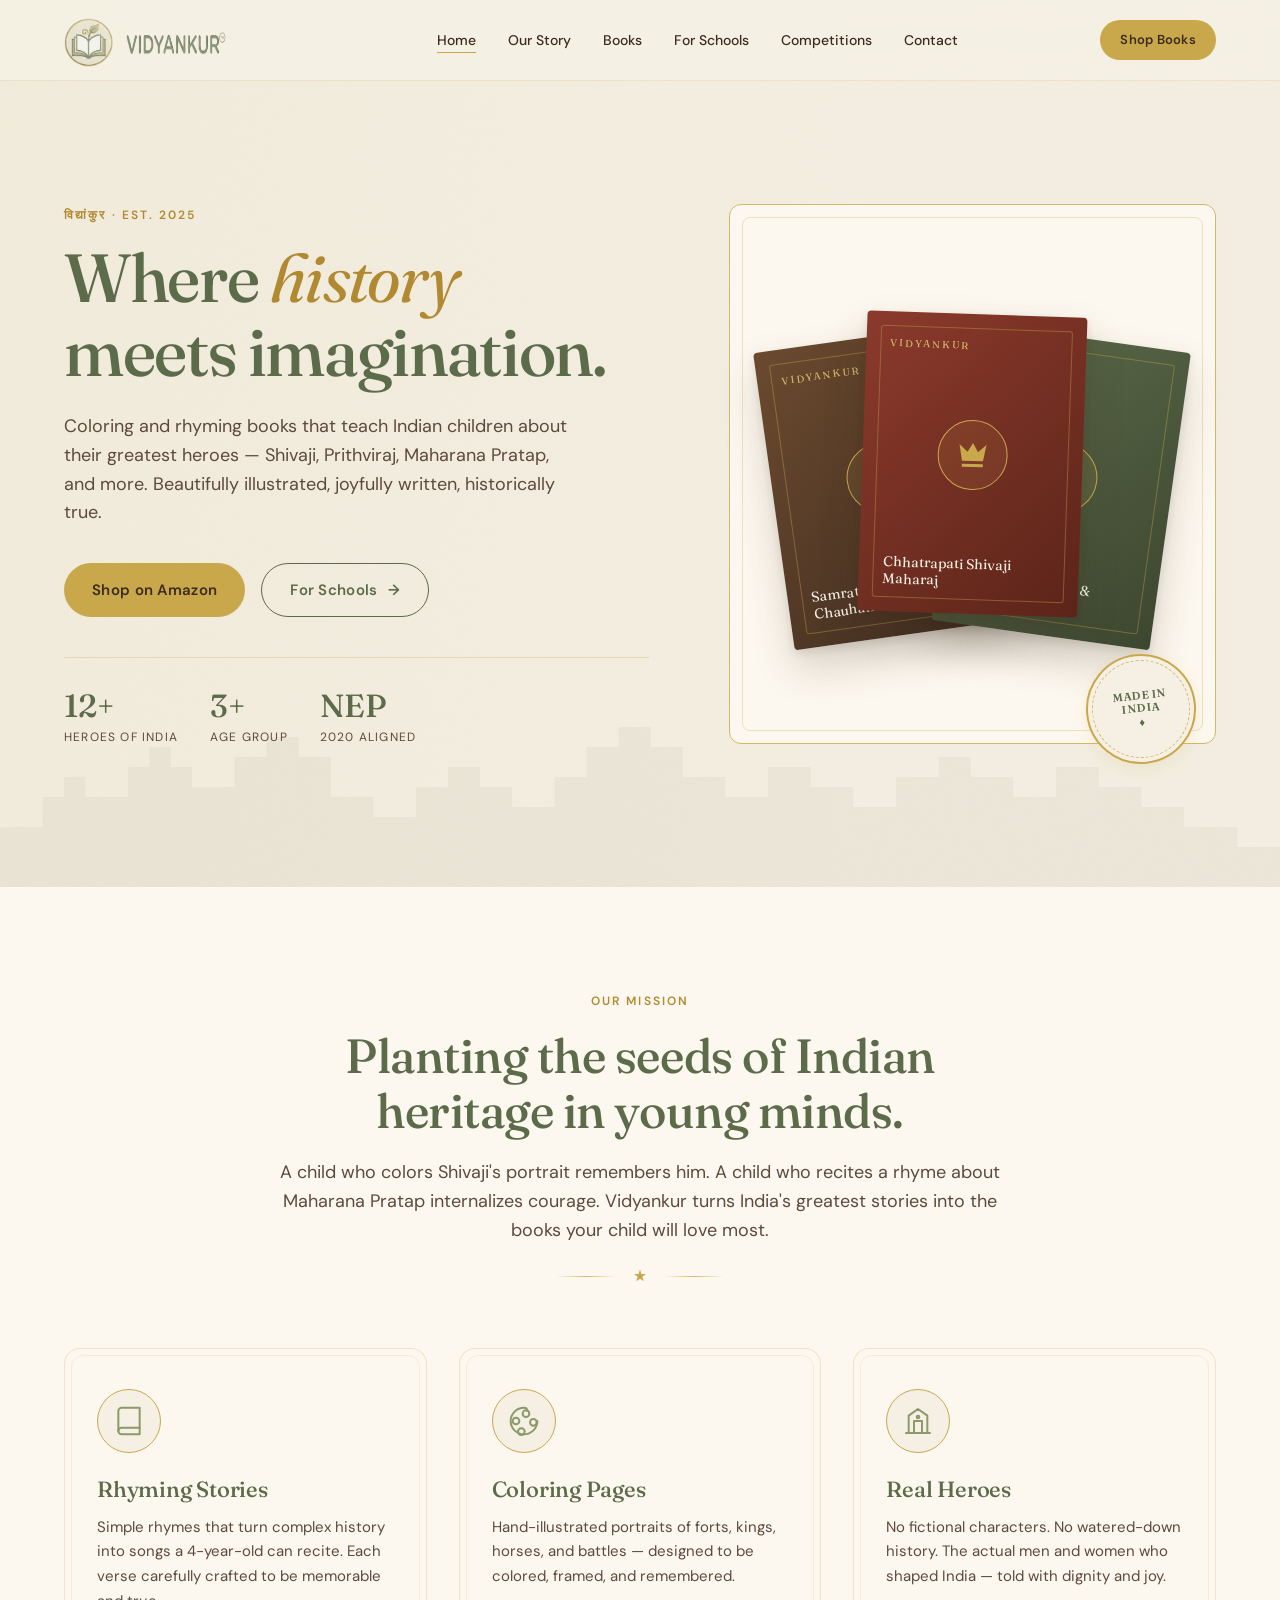
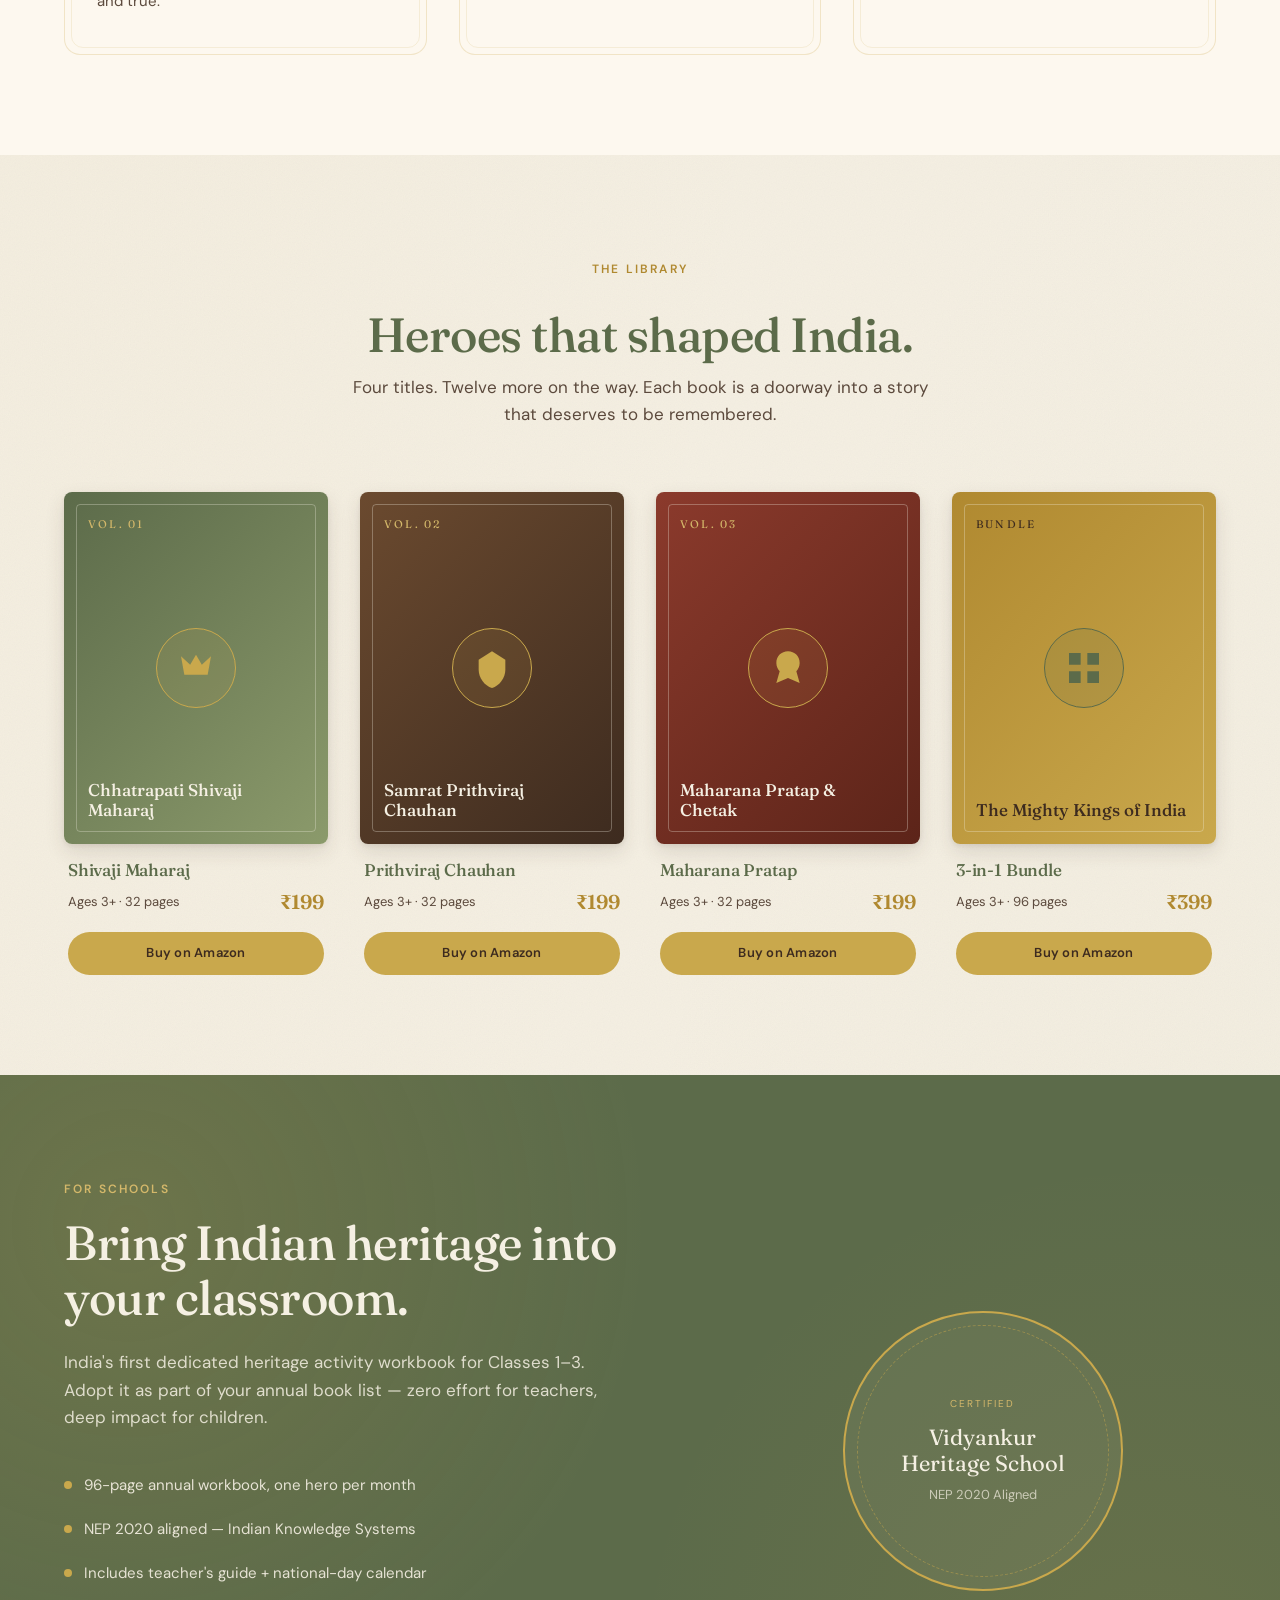
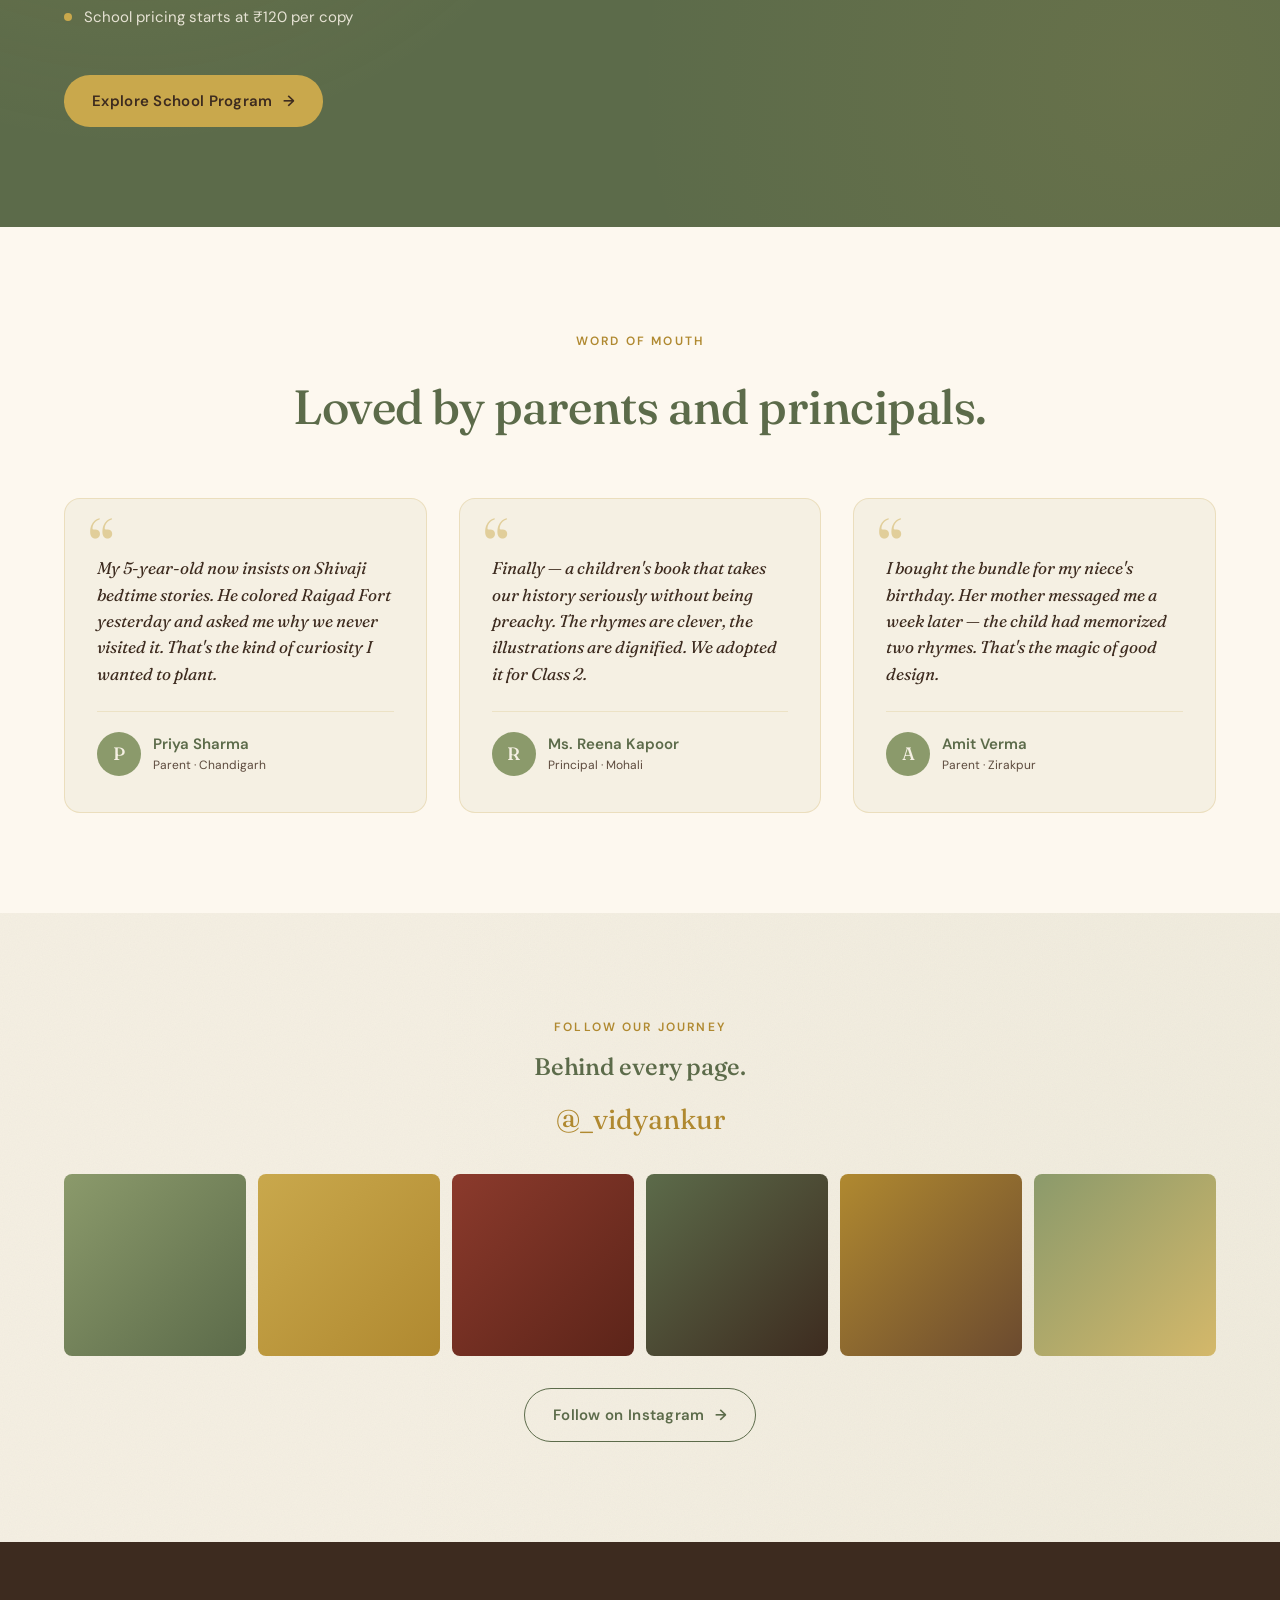
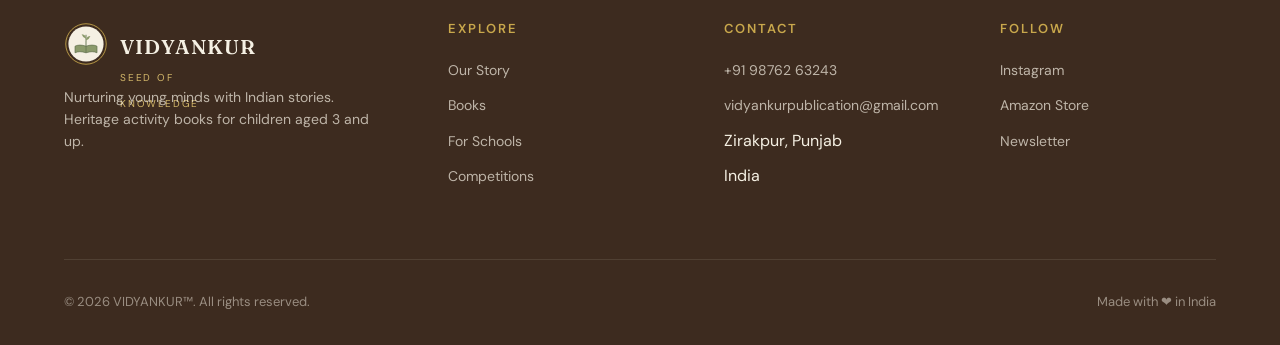
==== index.html @ 8cda46ad "Created the basic static website of vidyankur with the overview about the brand" ====
<!DOCTYPE html>
<html lang="en">
<head>
  <meta charset="UTF-8">
  <meta name="viewport" content="width=device-width, initial-scale=1.0">
  <title>Vidyankur — Nurturing Young Minds with Indian Stories</title>
  <meta name="description" content="Coloring and rhyming books that teach Indian children about their greatest heroes. NEP 2020 aligned heritage activity books for schools.">
  <meta property="og:title" content="Vidyankur — Seed of Knowledge">
  <meta property="og:description" content="Where history meets imagination. Heritage activity books for children aged 3+.">
  <meta property="og:type" content="website">

  <link rel="stylesheet" href="css/style.css">
  <link rel="icon" type="image/png" href="assets/icon.png">
</head>
<body>

  <!-- ========== NAVBAR ========== -->
  <nav class="nav">
    <div class="nav-inner">
        <span class="nav-logo-mark">
          <a href="index.html" class="nav-logo">
            <img src="assets/icon.png" alt="Vidyankur Icon" class="nav-logo-icon">
            <img src="assets/text.png" alt="Vidyankur Text" class="nav-logo-text">
        </span>
        <span class="nav-logo-mark">            
        </span>
      </a>

      <ul class="nav-links" id="navLinks">
        <li><a href="index.html" class="active">Home</a></li>
        <li><a href="our-story.html">Our Story</a></li>
        <li><a href="books.html">Books</a></li>
        <li><a href="schools.html">For Schools</a></li>
        <li><a href="competitions.html">Competitions</a></li>
        <li><a href="contact.html">Contact</a></li>
      </ul>

      <div class="nav-cta">
        <a href="#books" class="btn btn-primary">Shop Books</a>
      </div>

      <button class="nav-toggle" id="navToggle" aria-label="Open menu">
        <span></span><span></span><span></span>
      </button>
    </div>
  </nav>

  <!-- ========== HERO ========== -->
  <section class="hero">
    <div class="container">
      <div class="hero-grid">
        <div class="hero-text">
          <span class="eyebrow">विद्यांकुर · Est. 2025</span>
          <h1 class="hero-headline">
            Where <em>history</em><br>meets imagination.
          </h1>
          <p class="hero-sub">
            Coloring and rhyming books that teach Indian children about their greatest heroes —
            Shivaji, Prithviraj, Maharana Pratap, and more. Beautifully illustrated, joyfully written,
            historically true.
          </p>
          <div class="hero-ctas">
            <a href="#books" class="btn btn-primary">Shop on Amazon</a>
            <a href="schools.html" class="btn btn-ghost btn-arrow">For Schools</a>
          </div>

          <div class="hero-meta">
            <div class="hero-meta-item">
              <span class="hero-meta-num">12+</span>
              <span class="hero-meta-label">Heroes of India</span>
            </div>
            <div class="hero-meta-item">
              <span class="hero-meta-num">3+</span>
              <span class="hero-meta-label">Age Group</span>
            </div>
            <div class="hero-meta-item">
              <span class="hero-meta-num">NEP</span>
              <span class="hero-meta-label">2020 Aligned</span>
            </div>
          </div>
        </div>

        <div class="hero-visual" aria-hidden="true">
          <div class="hero-frame"></div>

          <div class="hero-book hero-book-1" style="background: linear-gradient(135deg, #6B4A2F, #3D2B1F);">
            <div style="position:absolute; inset:14px; border:1px solid rgba(201,168,76,0.4); border-radius:3px;"></div>
            <div style="padding:24px; color:#F5F0E3; display:flex; flex-direction:column; height:100%; justify-content:space-between; position:relative; z-index:1;">
              <span style="font-family:var(--font-display); font-size:10px; letter-spacing:0.2em; color:#D4B86A;">VIDYANKUR</span>
              <div style="display:flex; align-items:center; justify-content:center; flex:1;">
                <div style="width:70px; height:70px; border:1.5px solid #C9A84C; border-radius:50%; display:flex; align-items:center; justify-content:center; background:rgba(201,168,76,0.1);">
                  <svg width="36" height="36" viewBox="0 0 24 24" fill="#C9A84C"><path d="M12 2L4 7v6c0 5 3.5 9.5 8 11 4.5-1.5 8-6 8-11V7l-8-5z"/></svg>
                </div>
              </div>
              <span style="font-family:var(--font-display); font-size:14px; line-height:1.2;">Samrat Prithviraj Chauhan</span>
            </div>
          </div>

          <div class="hero-book hero-book-2" style="background: linear-gradient(135deg, #8B3A2C, #5C2419);">
            <div style="position:absolute; inset:14px; border:1px solid rgba(201,168,76,0.4); border-radius:3px;"></div>
            <div style="padding:24px; color:#F5F0E3; display:flex; flex-direction:column; height:100%; justify-content:space-between; position:relative; z-index:1;">
              <span style="font-family:var(--font-display); font-size:10px; letter-spacing:0.2em; color:#D4B86A;">VIDYANKUR</span>
              <div style="display:flex; align-items:center; justify-content:center; flex:1;">
                <div style="width:70px; height:70px; border:1.5px solid #C9A84C; border-radius:50%; display:flex; align-items:center; justify-content:center; background:rgba(201,168,76,0.1);">
                  <svg width="36" height="36" viewBox="0 0 24 24" fill="#C9A84C"><path d="M5 16L3 5l5.5 5L12 4l3.5 6L21 5l-2 11H5zm0 2h14v2H5v-2z"/></svg>
                </div>
              </div>
              <span style="font-family:var(--font-display); font-size:14px; line-height:1.2;">Chhatrapati Shivaji Maharaj</span>
            </div>
          </div>

          <div class="hero-book hero-book-3" style="background: linear-gradient(135deg, #5C6B4A, #3D4730);">
            <div style="position:absolute; inset:14px; border:1px solid rgba(201,168,76,0.4); border-radius:3px;"></div>
            <div style="padding:24px; color:#F5F0E3; display:flex; flex-direction:column; height:100%; justify-content:space-between; position:relative; z-index:1;">
              <span style="font-family:var(--font-display); font-size:10px; letter-spacing:0.2em; color:#D4B86A;">VIDYANKUR</span>
              <div style="display:flex; align-items:center; justify-content:center; flex:1;">
                <div style="width:70px; height:70px; border:1.5px solid #C9A84C; border-radius:50%; display:flex; align-items:center; justify-content:center; background:rgba(201,168,76,0.1);">
                  <svg width="36" height="36" viewBox="0 0 24 24" fill="#C9A84C"><path d="M12 2C8 2 5 5 5 9c0 2 1 4 2 5l-2 7 7-3 7 3-2-7c1-1 2-3 2-5 0-4-3-7-7-7z"/></svg>
                </div>
              </div>
              <span style="font-family:var(--font-display); font-size:14px; line-height:1.2;">Maharana Pratap &amp; Chetak</span>
            </div>
          </div>

          <div class="hero-stamp">
            <div class="stamp">
              <span class="stamp-text">Made in<br>India<br>♦</span>
            </div>
          </div>
        </div>
      </div>
    </div>
  </section>

  <!-- ========== MISSION / VALUE PROPS ========== -->
  <section class="section-ivory">
    <div class="container">
      <div class="mission-intro reveal">
        <span class="eyebrow">Our Mission</span>
        <h2>Planting the seeds of Indian heritage in young minds.</h2>
        <p>
          A child who colors Shivaji's portrait remembers him. A child who recites a rhyme about Maharana Pratap
          internalizes courage. Vidyankur turns India's greatest stories into the books your child will love most.
        </p>
        <div class="ornament" aria-hidden="true">
          <svg class="ornament-icon" viewBox="0 0 24 24"><path d="M12 2l2 7h7l-5.5 4 2 7-5.5-4-5.5 4 2-7L3 9h7z"/></svg>
        </div>
      </div>

      <div class="value-grid">
        <div class="value-card reveal">
          <div class="value-icon">
            <svg viewBox="0 0 24 24" fill="none" stroke="currentColor" stroke-width="1.5" stroke-linecap="round" stroke-linejoin="round">
              <path d="M4 19.5A2.5 2.5 0 0 1 6.5 17H20"/>
              <path d="M6.5 2H20v20H6.5A2.5 2.5 0 0 1 4 19.5v-15A2.5 2.5 0 0 1 6.5 2z"/>
            </svg>
          </div>
          <h3>Rhyming Stories</h3>
          <p>Simple rhymes that turn complex history into songs a 4-year-old can recite. Each verse carefully crafted to be memorable and true.</p>
        </div>

        <div class="value-card reveal">
          <div class="value-icon">
            <svg viewBox="0 0 24 24" fill="none" stroke="currentColor" stroke-width="1.5" stroke-linecap="round" stroke-linejoin="round">
              <circle cx="13.5" cy="6.5" r="2.5"/>
              <circle cx="19" cy="13" r="2.5"/>
              <circle cx="6" cy="12" r="2.5"/>
              <circle cx="10" cy="20" r="2.5"/>
              <path d="M22 12c0 5.5-4.5 10-10 10S2 17.5 2 12 6.5 2 12 2c1.5 0 2.5 1 2.5 2.5"/>
            </svg>
          </div>
          <h3>Coloring Pages</h3>
          <p>Hand-illustrated portraits of forts, kings, horses, and battles — designed to be colored, framed, and remembered.</p>
        </div>

        <div class="value-card reveal">
          <div class="value-icon">
            <svg viewBox="0 0 24 24" fill="none" stroke="currentColor" stroke-width="1.5" stroke-linecap="round" stroke-linejoin="round">
              <path d="M3 21h18M5 21V8l7-5 7 5v13M9 21V12h6v9"/>
              <circle cx="12" cy="9" r="1"/>
            </svg>
          </div>
          <h3>Real Heroes</h3>
          <p>No fictional characters. No watered-down history. The actual men and women who shaped India — told with dignity and joy.</p>
        </div>
      </div>
    </div>
  </section>

  <!-- ========== BOOKS ========== -->
  <section id="books">
    <div class="container">
      <div class="section-header reveal">
        <span class="eyebrow">The Library</span>
        <h2>Heroes that shaped India.</h2>
        <p>Four titles. Twelve more on the way. Each book is a doorway into a story that deserves to be remembered.</p>
      </div>

      <div class="books-grid">
        <div class="book-card reveal">
          <div class="book-cover">
            <span class="book-cover-meta">Vol. 01</span>
            <div class="book-cover-decor">
              <svg viewBox="0 0 24 24"><path d="M5 16L3 5l5.5 5L12 4l3.5 6L21 5l-2 11H5z"/></svg>
            </div>
            <span class="book-cover-title">Chhatrapati Shivaji Maharaj</span>
          </div>
          <div class="book-info">
            <h3>Shivaji Maharaj</h3>
            <div class="book-meta">
              <span>Ages 3+ · 32 pages</span>
              <span class="book-price">₹199</span>
            </div>
            <a href="#" class="btn btn-primary">Buy on Amazon</a>
          </div>
        </div>

        <div class="book-card reveal">
          <div class="book-cover">
            <span class="book-cover-meta">Vol. 02</span>
            <div class="book-cover-decor">
              <svg viewBox="0 0 24 24"><path d="M12 2L4 7v6c0 5 3.5 9.5 8 11 4.5-1.5 8-6 8-11V7l-8-5z"/></svg>
            </div>
            <span class="book-cover-title">Samrat Prithviraj Chauhan</span>
          </div>
          <div class="book-info">
            <h3>Prithviraj Chauhan</h3>
            <div class="book-meta">
              <span>Ages 3+ · 32 pages</span>
              <span class="book-price">₹199</span>
            </div>
            <a href="#" class="btn btn-primary">Buy on Amazon</a>
          </div>
        </div>

        <div class="book-card reveal">
          <div class="book-cover">
            <span class="book-cover-meta">Vol. 03</span>
            <div class="book-cover-decor">
              <svg viewBox="0 0 24 24"><path d="M12 2C8 2 5 5 5 9c0 2 1 4 2 5l-2 7 7-3 7 3-2-7c1-1 2-3 2-5 0-4-3-7-7-7z"/></svg>
            </div>
            <span class="book-cover-title">Maharana Pratap &amp; Chetak</span>
          </div>
          <div class="book-info">
            <h3>Maharana Pratap</h3>
            <div class="book-meta">
              <span>Ages 3+ · 32 pages</span>
              <span class="book-price">₹199</span>
            </div>
            <a href="#" class="btn btn-primary">Buy on Amazon</a>
          </div>
        </div>

        <div class="book-card reveal">
          <div class="book-cover">
            <span class="book-cover-meta">Bundle</span>
            <div class="book-cover-decor">
              <svg viewBox="0 0 24 24"><path d="M3 3h7v7H3zM14 3h7v7h-7zM3 14h7v7H3zM14 14h7v7h-7z"/></svg>
            </div>
            <span class="book-cover-title">The Mighty Kings of India</span>
          </div>
          <div class="book-info">
            <h3>3-in-1 Bundle</h3>
            <div class="book-meta">
              <span>Ages 3+ · 96 pages</span>
              <span class="book-price">₹399</span>
            </div>
            <a href="#" class="btn btn-primary">Buy on Amazon</a>
          </div>
        </div>
      </div>
    </div>
  </section>

  <!-- ========== FOR SCHOOLS TEASER ========== -->
  <section class="schools-teaser">
    <div class="container">
      <div class="schools-grid">
        <div class="reveal">
          <span class="eyebrow">For Schools</span>
          <h2>Bring Indian heritage into your classroom.</h2>
          <p>
            India's first dedicated heritage activity workbook for Classes 1–3. Adopt it as part of your annual book list —
            zero effort for teachers, deep impact for children.
          </p>
          <ul class="school-bullets">
            <li>96-page annual workbook, one hero per month</li>
            <li>NEP 2020 aligned — Indian Knowledge Systems</li>
            <li>Includes teacher's guide + national-day calendar</li>
            <li>School pricing starts at ₹120 per copy</li>
          </ul>
          <a href="schools.html" class="btn btn-primary btn-arrow">Explore School Program</a>
        </div>

        <div class="schools-visual reveal">
          <div class="schools-cert">
            <span class="schools-cert-eyebrow">Certified</span>
            <span class="schools-cert-title">Vidyankur<br>Heritage School</span>
            <span class="schools-cert-sub">NEP 2020 Aligned</span>
          </div>
        </div>
      </div>
    </div>
  </section>

  <!-- ========== TESTIMONIALS ========== -->
  <section class="section-ivory">
    <div class="container">
      <div class="section-header reveal">
        <span class="eyebrow">Word of mouth</span>
        <h2>Loved by parents and principals.</h2>
      </div>

      <div class="testimonials-grid">
        <div class="testimonial reveal">
          <p class="testimonial-text">My 5-year-old now insists on Shivaji bedtime stories. He colored Raigad Fort yesterday and asked me why we never visited it. That's the kind of curiosity I wanted to plant.</p>
          <div class="testimonial-meta">
            <div class="testimonial-avatar">P</div>
            <div>
              <div class="testimonial-name">Priya Sharma</div>
              <div class="testimonial-role">Parent · Chandigarh</div>
            </div>
          </div>
        </div>

        <div class="testimonial reveal">
          <p class="testimonial-text">Finally — a children's book that takes our history seriously without being preachy. The rhymes are clever, the illustrations are dignified. We adopted it for Class 2.</p>
          <div class="testimonial-meta">
            <div class="testimonial-avatar">R</div>
            <div>
              <div class="testimonial-name">Ms. Reena Kapoor</div>
              <div class="testimonial-role">Principal · Mohali</div>
            </div>
          </div>
        </div>

        <div class="testimonial reveal">
          <p class="testimonial-text">I bought the bundle for my niece's birthday. Her mother messaged me a week later — the child had memorized two rhymes. That's the magic of good design.</p>
          <div class="testimonial-meta">
            <div class="testimonial-avatar">A</div>
            <div>
              <div class="testimonial-name">Amit Verma</div>
              <div class="testimonial-role">Parent · Zirakpur</div>
            </div>
          </div>
        </div>
      </div>
    </div>
  </section>

  <!-- ========== INSTAGRAM ========== -->
  <section class="instagram">
    <div class="container">
      <div class="reveal">
        <span class="eyebrow">Follow Our Journey</span>
        <h2>Behind every page.</h2>
        <div class="insta-handle"><a href="https://instagram.com/_vidyankur" target="_blank" rel="noopener">@_vidyankur</a></div>

        <div class="insta-grid">
          <div class="insta-tile"></div>
          <div class="insta-tile"></div>
          <div class="insta-tile"></div>
          <div class="insta-tile"></div>
          <div class="insta-tile"></div>
          <div class="insta-tile"></div>
        </div>

        <a href="https://instagram.com/_vidyankur" target="_blank" rel="noopener" class="btn btn-ghost btn-arrow">Follow on Instagram</a>
      </div>
    </div>
  </section>

  <!-- ========== FOOTER ========== -->
  <footer class="footer">
    <div class="container">
      <div class="footer-grid">
        <div class="footer-brand">
          <div class="nav-logo">
            <svg class="nav-logo-mark" viewBox="0 0 100 100" xmlns="http://www.w3.org/2000/svg">
              <circle cx="50" cy="50" r="46" fill="none" stroke="#C9A84C" stroke-width="2"/>
              <circle cx="50" cy="50" r="40" fill="#F5F0E3"/>
              <path d="M 25 55 Q 35 50, 50 55 Q 65 50, 75 55 L 75 70 Q 65 65, 50 70 Q 35 65, 25 70 Z"
                    fill="#8B9A6B" stroke="#5C6B4A" stroke-width="1.5" stroke-linejoin="round"/>
              <line x1="50" y1="55" x2="50" y2="70" stroke="#5C6B4A" stroke-width="1.5"/>
              <path d="M 50 55 Q 50 42, 50 30" stroke="#5C6B4A" stroke-width="2" fill="none" stroke-linecap="round"/>
              <path d="M 50 38 Q 42 35, 40 28 Q 47 28, 50 35" fill="#8B9A6B"/>
              <path d="M 50 42 Q 58 39, 60 32 Q 53 32, 50 39" fill="#8B9A6B"/>
            </svg>
            <span class="nav-logo-text">
              <span class="nav-logo-name">VIDYANKUR</span>
              <span class="nav-logo-tag">Seed of Knowledge</span>
            </span>
          </div>
          <p>Nurturing young minds with Indian stories. Heritage activity books for children aged 3 and up.</p>
        </div>

        <div class="footer-col">
          <h4>Explore</h4>
          <ul>
            <li><a href="our-story.html">Our Story</a></li>
            <li><a href="books.html">Books</a></li>
            <li><a href="schools.html">For Schools</a></li>
            <li><a href="competitions.html">Competitions</a></li>
          </ul>
        </div>

        <div class="footer-col">
          <h4>Contact</h4>
          <ul>
            <li><a href="tel:+919876263243">+91 98762 63243</a></li>
            <li><a href="mailto:vidyankurpublication@gmail.com">vidyankur&shy;publication@gmail.com</a></li>
            <li>Zirakpur, Punjab</li>
            <li>India</li>
          </ul>
        </div>

        <div class="footer-col">
          <h4>Follow</h4>
          <ul>
            <li><a href="https://instagram.com/_vidyankur" target="_blank" rel="noopener">Instagram</a></li>
            <li><a href="#">Amazon Store</a></li>
            <li><a href="contact.html">Newsletter</a></li>
          </ul>
        </div>
      </div>

      <div class="footer-bottom">
        <span>© 2026 VIDYANKUR™. All rights reserved.</span>
        <span>Made with ❤ in India</span>
      </div>
    </div>
  </footer>

  <script src="js/main.js"></script>
</body>
</html>
---- css/style.css ----
/* ============================================
   VIDYANKUR — Design System
   "Manuscript modern" — parchment, sage, gold
   ============================================ */

@import url('https://fonts.googleapis.com/css2?family=Fraunces:opsz,wght@9..144,400;9..144,500;9..144,600;9..144,700&family=DM+Sans:wght@400;500;600&family=Noto+Sans+Devanagari:wght@400;500;600;700&display=swap');

:root {
  /* Colors — as specified in brief */
  --cream: #F5F0E3;
  --ivory: #FDF8EF;
  --sage: #8B9A6B;
  --olive: #5C6B4A;
  --olive-dark: #4A5A3A;
  --gold: #C9A84C;
  --gold-dark: #B08930;
  --gold-soft: #D4B86A;
  --ink: #3D2B1F;
  --ink-soft: #5C4A3D;

  /* Type */
  --font-display: 'Fraunces', Georgia, serif;
  --font-body: 'DM Sans', system-ui, sans-serif;
  --font-deva: 'Noto Sans Devanagari', serif;

  /* Spacing */
  --container: 1200px;
  --container-narrow: 960px;

  /* Easing */
  --ease: cubic-bezier(0.22, 1, 0.36, 1);
}

* { margin: 0; padding: 0; box-sizing: border-box; }

html { scroll-behavior: smooth; }

body {
  font-family: var(--font-body);
  color: var(--ink);
  background: var(--cream);
  line-height: 1.6;
  font-size: 16px;
  -webkit-font-smoothing: antialiased;
  overflow-x: hidden;

  /* Subtle parchment texture using SVG noise */
  background-image:
    radial-gradient(ellipse at top left, rgba(201, 168, 76, 0.04), transparent 50%),
    radial-gradient(ellipse at bottom right, rgba(139, 154, 107, 0.05), transparent 50%),
    url("data:image/svg+xml;utf8,<svg xmlns='http://www.w3.org/2000/svg' width='200' height='200'><filter id='n'><feTurbulence type='fractalNoise' baseFrequency='0.85' numOctaves='2' stitchTiles='stitch'/><feColorMatrix values='0 0 0 0 0.24 0 0 0 0 0.17 0 0 0 0 0.12 0 0 0 0.04 0'/></filter><rect width='100%' height='100%' filter='url(%23n)'/></svg>");
}

/* ===== TYPOGRAPHY ===== */
h1, h2, h3, h4 {
  font-family: var(--font-display);
  color: var(--olive);
  font-weight: 500;
  letter-spacing: -0.01em;
  line-height: 1.15;
}

.devanagari { font-family: var(--font-deva); }

p { color: var(--ink-soft); }

a { color: var(--olive); text-decoration: none; transition: color 0.3s var(--ease); }
a:hover { color: var(--gold-dark); }

/* ===== LAYOUT ===== */
.container {
  max-width: var(--container);
  margin: 0 auto;
  padding: 0 24px;
}

.container-narrow {
  max-width: var(--container-narrow);
  margin: 0 auto;
  padding: 0 24px;
}

section { padding: 100px 0; position: relative; }

.section-ivory { background: var(--ivory); }

/* ===== DECORATIVE ELEMENTS ===== */

/* Manuscript-style ornamental divider */
.ornament {
  display: flex;
  align-items: center;
  justify-content: center;
  gap: 16px;
  margin: 24px auto;
  color: var(--gold);
}
.ornament::before,
.ornament::after {
  content: "";
  height: 1px;
  width: 60px;
  background: linear-gradient(to right, transparent, var(--gold-soft), transparent);
}
.ornament-icon {
  width: 16px;
  height: 16px;
  fill: var(--gold);
}

/* Eyebrow label — small uppercase tag */
.eyebrow {
  display: inline-block;
  font-family: var(--font-body);
  font-size: 12px;
  letter-spacing: 0.18em;
  text-transform: uppercase;
  color: var(--gold-dark);
  font-weight: 600;
  margin-bottom: 16px;
}

/* Gold stamp/badge */
.stamp {
  display: inline-flex;
  align-items: center;
  justify-content: center;
  flex-direction: column;
  width: 110px;
  height: 110px;
  border-radius: 50%;
  background: var(--cream);
  border: 2px solid var(--gold);
  color: var(--olive);
  font-family: var(--font-display);
  text-align: center;
  padding: 10px;
  position: relative;
  transform: rotate(-6deg);
  box-shadow: 0 4px 16px rgba(201, 168, 76, 0.15);
}
.stamp::before {
  content: "";
  position: absolute;
  inset: 4px;
  border-radius: 50%;
  border: 1px dashed var(--gold-soft);
}
.stamp-text {
  font-size: 11px;
  font-weight: 600;
  letter-spacing: 0.05em;
  line-height: 1.2;
  text-transform: uppercase;
}

/* ===== BUTTONS ===== */
.btn {
  display: inline-flex;
  align-items: center;
  gap: 10px;
  padding: 14px 28px;
  border-radius: 999px;
  font-family: var(--font-body);
  font-weight: 600;
  font-size: 15px;
  letter-spacing: 0.02em;
  border: none;
  cursor: pointer;
  transition: all 0.3s var(--ease);
  text-decoration: none;
}

.btn-primary {
  background: var(--gold);
  color: var(--ink);
}
.btn-primary:hover {
  background: var(--gold-dark);
  color: var(--cream);
  transform: translateY(-2px);
  box-shadow: 0 8px 20px rgba(201, 168, 76, 0.35);
}

.btn-secondary {
  background: var(--olive);
  color: var(--cream);
}
.btn-secondary:hover {
  background: var(--olive-dark);
  transform: translateY(-2px);
  box-shadow: 0 8px 20px rgba(92, 107, 74, 0.3);
}

.btn-ghost {
  background: transparent;
  color: var(--olive);
  border: 1.5px solid var(--olive);
}
.btn-ghost:hover {
  background: var(--olive);
  color: var(--cream);
}

.btn-arrow::after {
  content: "→";
  transition: transform 0.3s var(--ease);
}
.btn-arrow:hover::after { transform: translateX(4px); }

/* ===== NAVBAR ===== */
.nav {
  position: sticky;
  top: 0;
  z-index: 100;
  background: rgba(245, 240, 227, 0.92);
  backdrop-filter: blur(12px);
  -webkit-backdrop-filter: blur(12px);
  border-bottom: 1px solid rgba(201, 168, 76, 0.2);
}

.nav-inner {
  display: flex;
  align-items: center;
  justify-content: space-between;
  padding: 18px 24px;
  max-width: var(--container);
  margin: 0 auto;
}

.nav-logo {
  display: flex;
  align-items: center;
  gap: 12px;
}
.nav-logo-mark {
  width: 44px;
  height: 44px;
}

.nav-logo-icon {
  width: 50px;
  height: 50px;
}
.nav-logo-text {
  width: 100px;
  height: 25px;
}

.nav-logo-name {
  font-family: var(--font-display);
  font-size: 20px;
  font-weight: 600;
  color: var(--olive);
  letter-spacing: 0.05em;
}
.nav-logo-tag {
  font-size: 10px;
  color: var(--gold-dark);
  letter-spacing: 0.18em;
  text-transform: uppercase;
  margin-top: 2px;
}

.nav-links {
  display: flex;
  gap: 32px;
  list-style: none;
}
.nav-links a {
  font-size: 14px;
  font-weight: 500;
  color: var(--ink);
  position: relative;
  padding: 4px 0;
}
.nav-links a::after {
  content: "";
  position: absolute;
  bottom: 0;
  left: 0;
  right: 0;
  height: 1.5px;
  background: var(--gold);
  transform: scaleX(0);
  transform-origin: center;
  transition: transform 0.3s var(--ease);
}
.nav-links a:hover::after,
.nav-links a.active::after { transform: scaleX(1); }

.nav-cta {
  display: flex;
  gap: 12px;
}
.nav-cta .btn {
  padding: 10px 20px;
  font-size: 13px;
}

.nav-toggle {
  display: none;
  background: none;
  border: none;
  cursor: pointer;
  padding: 8px;
}
.nav-toggle span {
  display: block;
  width: 24px;
  height: 2px;
  background: var(--olive);
  margin: 5px 0;
  transition: 0.3s;
}

/* ===== HERO ===== */
.hero {
  position: relative;
  padding: 120px 0 140px;
  overflow: hidden;
}

/* Faint fort silhouette background pattern */
.hero::before {
  content: "";
  position: absolute;
  bottom: 0;
  left: 0;
  right: 0;
  height: 200px;
  background-image: url("data:image/svg+xml;utf8,<svg xmlns='http://www.w3.org/2000/svg' viewBox='0 0 1200 200' preserveAspectRatio='none'><path d='M0,200 L0,140 L40,140 L40,110 L60,110 L60,90 L80,90 L80,110 L120,110 L120,80 L140,80 L140,60 L160,60 L160,80 L180,80 L180,100 L220,100 L220,70 L250,70 L250,50 L280,50 L280,70 L310,70 L310,110 L350,110 L350,130 L390,130 L390,100 L420,100 L420,80 L450,80 L450,100 L480,100 L480,120 L520,120 L520,90 L550,90 L550,60 L580,60 L580,40 L610,40 L610,60 L640,60 L640,90 L680,90 L680,110 L720,110 L720,80 L760,80 L760,100 L800,100 L800,120 L840,120 L840,90 L880,90 L880,70 L910,70 L910,90 L950,90 L950,110 L990,110 L990,80 L1030,80 L1030,100 L1070,100 L1070,120 L1110,120 L1110,140 L1160,140 L1160,160 L1200,160 L1200,200 Z' fill='%235C6B4A' opacity='0.06'/></svg>");
  background-size: cover;
  background-position: bottom;
  pointer-events: none;
}

.hero-grid {
  display: grid;
  grid-template-columns: 1.2fr 1fr;
  gap: 80px;
  align-items: center;
  position: relative;
  z-index: 2;
}

.hero-headline {
  font-size: clamp(40px, 5.5vw, 68px);
  font-weight: 500;
  line-height: 1.08;
  color: var(--olive);
  margin-bottom: 24px;
  letter-spacing: -0.02em;
}
.hero-headline em {
  font-style: italic;
  color: var(--gold-dark);
  font-weight: 400;
}

.hero-sub {
  font-size: 18px;
  color: var(--ink-soft);
  max-width: 520px;
  margin-bottom: 36px;
  line-height: 1.6;
}

.hero-ctas {
  display: flex;
  gap: 16px;
  flex-wrap: wrap;
  margin-bottom: 40px;
}

.hero-meta {
  display: flex;
  gap: 32px;
  padding-top: 32px;
  border-top: 1px solid rgba(201, 168, 76, 0.3);
}
.hero-meta-item {
  display: flex;
  flex-direction: column;
}
.hero-meta-num {
  font-family: var(--font-display);
  font-size: 32px;
  font-weight: 500;
  color: var(--olive);
  line-height: 1;
}
.hero-meta-label {
  font-size: 12px;
  color: var(--ink-soft);
  letter-spacing: 0.1em;
  text-transform: uppercase;
  margin-top: 6px;
}

/* Hero visual — stacked book covers in manuscript frame */
.hero-visual {
  position: relative;
  display: flex;
  justify-content: center;
  align-items: center;
  height: 540px;
}

.hero-frame {
  position: absolute;
  inset: 0;
  border: 1px solid var(--gold-soft);
  border-radius: 12px;
  background: var(--ivory);
}
.hero-frame::before {
  content: "";
  position: absolute;
  inset: 12px;
  border: 1px solid rgba(201, 168, 76, 0.3);
  border-radius: 8px;
  pointer-events: none;
}

.hero-book {
  position: absolute;
  width: 220px;
  height: 300px;
  border-radius: 4px;
  box-shadow:
    0 4px 8px rgba(61, 43, 31, 0.1),
    0 20px 40px rgba(61, 43, 31, 0.2);
  overflow: hidden;
  transition: transform 0.5s var(--ease);
}

.hero-book-1 {
  transform: rotate(-8deg) translate(-90px, 0);
  z-index: 1;
}
.hero-book-2 {
  transform: rotate(2deg) translate(0, -10px);
  z-index: 3;
}
.hero-book-3 {
  transform: rotate(8deg) translate(90px, 0);
  z-index: 2;
}

.hero-visual:hover .hero-book-1 { transform: rotate(-12deg) translate(-110px, -8px); }
.hero-visual:hover .hero-book-2 { transform: rotate(0deg) translate(0, -20px); }
.hero-visual:hover .hero-book-3 { transform: rotate(12deg) translate(110px, -8px); }

.hero-stamp {
  position: absolute;
  bottom: -20px;
  right: 20px;
  z-index: 5;
}

/* ===== MISSION / VALUE PROPS ===== */
.mission-intro {
  text-align: center;
  max-width: 720px;
  margin: 0 auto 64px;
}
.mission-intro h2 {
  font-size: clamp(32px, 4vw, 48px);
  margin-bottom: 20px;
}
.mission-intro p {
  font-size: 18px;
  color: var(--ink-soft);
}

.value-grid {
  display: grid;
  grid-template-columns: repeat(3, 1fr);
  gap: 32px;
}

.value-card {
  background: var(--ivory);
  border: 1px solid rgba(201, 168, 76, 0.25);
  border-radius: 16px;
  padding: 40px 32px;
  position: relative;
  transition: all 0.4s var(--ease);
}
.value-card::before {
  content: "";
  position: absolute;
  inset: 6px;
  border: 1px solid rgba(201, 168, 76, 0.15);
  border-radius: 12px;
  pointer-events: none;
}
.value-card:hover {
  transform: translateY(-4px);
  border-color: var(--gold);
  box-shadow: 0 12px 32px rgba(92, 107, 74, 0.12);
}

.value-icon {
  width: 64px;
  height: 64px;
  border-radius: 50%;
  background: var(--cream);
  border: 1.5px solid var(--gold);
  display: flex;
  align-items: center;
  justify-content: center;
  margin-bottom: 24px;
  color: var(--sage);
}
.value-icon svg { width: 32px; height: 32px; }

.value-card h3 {
  font-size: 22px;
  margin-bottom: 12px;
}
.value-card p {
  font-size: 15px;
  line-height: 1.65;
}

/* ===== BOOKS SECTION ===== */
.section-header {
  text-align: center;
  margin-bottom: 64px;
}
.section-header h2 {
  font-size: clamp(32px, 4vw, 48px);
  margin: 12px 0;
}
.section-header p {
  font-size: 17px;
  max-width: 600px;
  margin: 0 auto;
}

.books-grid {
  display: grid;
  grid-template-columns: repeat(4, 1fr);
  gap: 32px;
}

.book-card {
  display: flex;
  flex-direction: column;
  transition: transform 0.4s var(--ease);
}
.book-card:hover { transform: translateY(-6px); }

.book-cover {
  aspect-ratio: 3/4;
  border-radius: 8px;
  background: linear-gradient(135deg, var(--olive), var(--sage));
  margin-bottom: 16px;
  position: relative;
  overflow: hidden;
  box-shadow:
    0 2px 4px rgba(61, 43, 31, 0.08),
    0 8px 20px rgba(61, 43, 31, 0.12);
  display: flex;
  flex-direction: column;
  justify-content: space-between;
  padding: 24px;
  color: var(--cream);
}
.book-cover::before {
  content: "";
  position: absolute;
  inset: 12px;
  border: 1px solid rgba(245, 240, 227, 0.3);
  border-radius: 4px;
  pointer-events: none;
}
.book-cover-decor {
  position: absolute;
  top: 50%;
  left: 50%;
  transform: translate(-50%, -50%);
  width: 80px;
  height: 80px;
  border: 1.5px solid var(--gold);
  border-radius: 50%;
  display: flex;
  align-items: center;
  justify-content: center;
  background: rgba(201, 168, 76, 0.1);
}
.book-cover-decor svg { width: 40px; height: 40px; fill: var(--gold); }

.book-cover-meta {
  font-family: var(--font-display);
  font-size: 11px;
  letter-spacing: 0.2em;
  text-transform: uppercase;
  color: var(--gold-soft);
  position: relative;
  z-index: 1;
}
.book-cover-title {
  font-family: var(--font-display);
  font-size: 17px;
  font-weight: 500;
  line-height: 1.2;
  color: var(--cream);
  position: relative;
  z-index: 1;
}

/* alternate cover gradient for variety */
.book-card:nth-child(2) .book-cover { background: linear-gradient(135deg, #6B4A2F, var(--ink)); }
.book-card:nth-child(3) .book-cover { background: linear-gradient(135deg, #8B3A2C, #5C2419); }
.book-card:nth-child(4) .book-cover {
  background: linear-gradient(135deg, var(--gold-dark), var(--gold));
}
.book-card:nth-child(4) .book-cover-title,
.book-card:nth-child(4) .book-cover-meta { color: var(--ink); }
.book-card:nth-child(4) .book-cover-decor { border-color: var(--olive); background: rgba(92, 107, 74, 0.15); }
.book-card:nth-child(4) .book-cover-decor svg { fill: var(--olive); }

.book-info { padding: 0 4px; }
.book-info h3 {
  font-size: 17px;
  margin-bottom: 6px;
  color: var(--olive);
}
.book-meta {
  display: flex;
  justify-content: space-between;
  align-items: center;
  font-size: 13px;
  color: var(--ink-soft);
  margin-bottom: 14px;
}
.book-price {
  font-family: var(--font-display);
  font-size: 20px;
  color: var(--gold-dark);
  font-weight: 600;
}
.book-card .btn {
  width: 100%;
  justify-content: center;
  padding: 11px 16px;
  font-size: 13px;
}

/* ===== SCHOOLS TEASER ===== */
.schools-teaser {
  background: var(--olive);
  color: var(--cream);
  position: relative;
  overflow: hidden;
}
.schools-teaser::before {
  content: "";
  position: absolute;
  inset: 0;
  background-image:
    radial-gradient(circle at 10% 20%, rgba(201, 168, 76, 0.15), transparent 40%),
    radial-gradient(circle at 90% 80%, rgba(201, 168, 76, 0.1), transparent 40%);
  pointer-events: none;
}

.schools-teaser .container { position: relative; z-index: 1; }

.schools-grid {
  display: grid;
  grid-template-columns: 1.3fr 1fr;
  gap: 80px;
  align-items: center;
}

.schools-teaser .eyebrow { color: var(--gold-soft); }

.schools-teaser h2 {
  font-size: clamp(32px, 4vw, 48px);
  color: var(--cream);
  margin-bottom: 24px;
}
.schools-teaser p {
  color: rgba(245, 240, 227, 0.85);
  font-size: 17px;
  margin-bottom: 32px;
  max-width: 540px;
}

.school-bullets {
  list-style: none;
  margin-bottom: 36px;
}
.school-bullets li {
  display: flex;
  align-items: center;
  gap: 12px;
  padding: 10px 0;
  color: rgba(245, 240, 227, 0.9);
  font-size: 15px;
}
.school-bullets li::before {
  content: "";
  width: 8px;
  height: 8px;
  border-radius: 50%;
  background: var(--gold);
  flex-shrink: 0;
}

.schools-visual {
  display: flex;
  flex-direction: column;
  align-items: center;
  gap: 24px;
}
.schools-cert {
  width: 280px;
  height: 280px;
  border: 2px solid var(--gold);
  border-radius: 50%;
  display: flex;
  flex-direction: column;
  align-items: center;
  justify-content: center;
  padding: 40px;
  text-align: center;
  position: relative;
  background: rgba(245, 240, 227, 0.05);
}
.schools-cert::before {
  content: "";
  position: absolute;
  inset: 12px;
  border: 1px dashed rgba(201, 168, 76, 0.5);
  border-radius: 50%;
}
.schools-cert-eyebrow {
  font-size: 10px;
  letter-spacing: 0.2em;
  text-transform: uppercase;
  color: var(--gold-soft);
  margin-bottom: 12px;
}
.schools-cert-title {
  font-family: var(--font-display);
  font-size: 22px;
  color: var(--cream);
  margin-bottom: 8px;
  line-height: 1.2;
}
.schools-cert-sub {
  font-size: 13px;
  color: rgba(245, 240, 227, 0.7);
}

/* ===== TESTIMONIALS ===== */
.testimonials-grid {
  display: grid;
  grid-template-columns: repeat(3, 1fr);
  gap: 32px;
}

.testimonial {
  background: var(--cream);
  border: 1px solid rgba(201, 168, 76, 0.25);
  border-radius: 16px;
  padding: 36px 32px;
  position: relative;
}
.testimonial::before {
  content: "\201C";
  position: absolute;
  top: 12px;
  left: 24px;
  font-family: var(--font-display);
  font-size: 80px;
  color: var(--gold-soft);
  line-height: 1;
  opacity: 0.6;
}

.testimonial-text {
  font-family: var(--font-display);
  font-style: italic;
  font-size: 17px;
  line-height: 1.55;
  color: var(--ink);
  margin: 20px 0 24px;
  position: relative;
  z-index: 1;
}
.testimonial-meta {
  display: flex;
  align-items: center;
  gap: 12px;
  padding-top: 20px;
  border-top: 1px solid rgba(201, 168, 76, 0.2);
}
.testimonial-avatar {
  width: 44px;
  height: 44px;
  border-radius: 50%;
  background: var(--sage);
  color: var(--cream);
  display: flex;
  align-items: center;
  justify-content: center;
  font-family: var(--font-display);
  font-size: 18px;
  font-weight: 500;
}
.testimonial-name {
  font-weight: 600;
  color: var(--olive);
  font-size: 15px;
}
.testimonial-role {
  font-size: 12px;
  color: var(--ink-soft);
}

/* ===== INSTAGRAM SECTION ===== */
.instagram {
  text-align: center;
}
.insta-handle {
  font-family: var(--font-display);
  font-size: 28px;
  color: var(--gold-dark);
  margin: 16px 0 32px;
}
.insta-handle a { color: inherit; }

.insta-grid {
  display: grid;
  grid-template-columns: repeat(6, 1fr);
  gap: 12px;
  margin-bottom: 32px;
}
.insta-tile {
  aspect-ratio: 1;
  border-radius: 8px;
  background: linear-gradient(135deg, var(--sage), var(--olive));
  position: relative;
  overflow: hidden;
  cursor: pointer;
  transition: transform 0.4s var(--ease);
}
.insta-tile:hover { transform: scale(0.96); }
.insta-tile::after {
  content: "";
  position: absolute;
  inset: 0;
  background: linear-gradient(to bottom, transparent 50%, rgba(61, 43, 31, 0.4));
  opacity: 0;
  transition: opacity 0.3s;
}
.insta-tile:hover::after { opacity: 1; }
.insta-tile:nth-child(2) { background: linear-gradient(135deg, var(--gold), var(--gold-dark)); }
.insta-tile:nth-child(3) { background: linear-gradient(135deg, #8B3A2C, #5C2419); }
.insta-tile:nth-child(4) { background: linear-gradient(135deg, var(--olive), var(--ink)); }
.insta-tile:nth-child(5) { background: linear-gradient(135deg, var(--gold-dark), #6B4A2F); }
.insta-tile:nth-child(6) { background: linear-gradient(135deg, var(--sage), var(--gold-soft)); }

/* ===== FOOTER ===== */
.footer {
  background: var(--ink);
  color: var(--cream);
  padding: 80px 0 32px;
}
.footer-grid {
  display: grid;
  grid-template-columns: 1.5fr 1fr 1fr 1fr;
  gap: 60px;
  margin-bottom: 60px;
}
.footer-brand .nav-logo-name { color: var(--cream); }
.footer-brand .nav-logo-tag { color: var(--gold-soft); }
.footer-brand p {
  color: rgba(245, 240, 227, 0.7);
  margin-top: 20px;
  max-width: 320px;
  font-size: 14px;
}

.footer-col h4 {
  color: var(--gold);
  font-size: 13px;
  letter-spacing: 0.15em;
  text-transform: uppercase;
  margin-bottom: 20px;
  font-family: var(--font-body);
  font-weight: 600;
}
.footer-col ul { list-style: none; }
.footer-col li { margin-bottom: 10px; }
.footer-col a {
  color: rgba(245, 240, 227, 0.7);
  font-size: 14px;
  transition: color 0.3s;
}
.footer-col a:hover { color: var(--gold-soft); }

.footer-bottom {
  display: flex;
  justify-content: space-between;
  align-items: center;
  padding-top: 32px;
  border-top: 1px solid rgba(245, 240, 227, 0.1);
  font-size: 13px;
  color: rgba(245, 240, 227, 0.5);
}

/* ===== ANIMATIONS ===== */
.reveal {
  opacity: 0;
  transform: translateY(20px);
  transition: opacity 0.8s var(--ease), transform 0.8s var(--ease);
}
.reveal.in {
  opacity: 1;
  transform: translateY(0);
}

@keyframes fadeUp {
  from { opacity: 0; transform: translateY(24px); }
  to { opacity: 1; transform: translateY(0); }
}

.hero-headline,
.hero-sub,
.hero-ctas,
.hero-meta {
  animation: fadeUp 0.9s var(--ease) backwards;
}
.hero-sub { animation-delay: 0.1s; }
.hero-ctas { animation-delay: 0.2s; }
.hero-meta { animation-delay: 0.3s; }

/* ===== RESPONSIVE ===== */
@media (max-width: 960px) {
  .hero-grid { grid-template-columns: 1fr; gap: 60px; }
  .hero-visual { height: 440px; }
  .value-grid { grid-template-columns: 1fr; gap: 20px; }
  .books-grid { grid-template-columns: repeat(2, 1fr); }
  .schools-grid { grid-template-columns: 1fr; gap: 50px; }
  .testimonials-grid { grid-template-columns: 1fr; gap: 20px; }
  .insta-grid { grid-template-columns: repeat(3, 1fr); }
  .footer-grid { grid-template-columns: 1fr 1fr; gap: 40px; }
  section { padding: 70px 0; }

  .nav-links, .nav-cta { display: none; }
  .nav-toggle { display: block; }
  .nav-links.open {
    display: flex;
    flex-direction: column;
    position: absolute;
    top: 100%;
    left: 0;
    right: 0;
    background: var(--cream);
    padding: 24px;
    border-bottom: 1px solid var(--gold-soft);
    gap: 16px;
  }
}

@media (max-width: 560px) {
  .books-grid { grid-template-columns: 1fr; }
  .footer-grid { grid-template-columns: 1fr; }
  .footer-bottom { flex-direction: column; gap: 12px; text-align: center; }
  .hero-meta { flex-wrap: wrap; gap: 20px; }
  .insta-grid { grid-template-columns: repeat(3, 1fr); gap: 8px; }
  .hero { padding: 60px 0 80px; }
}
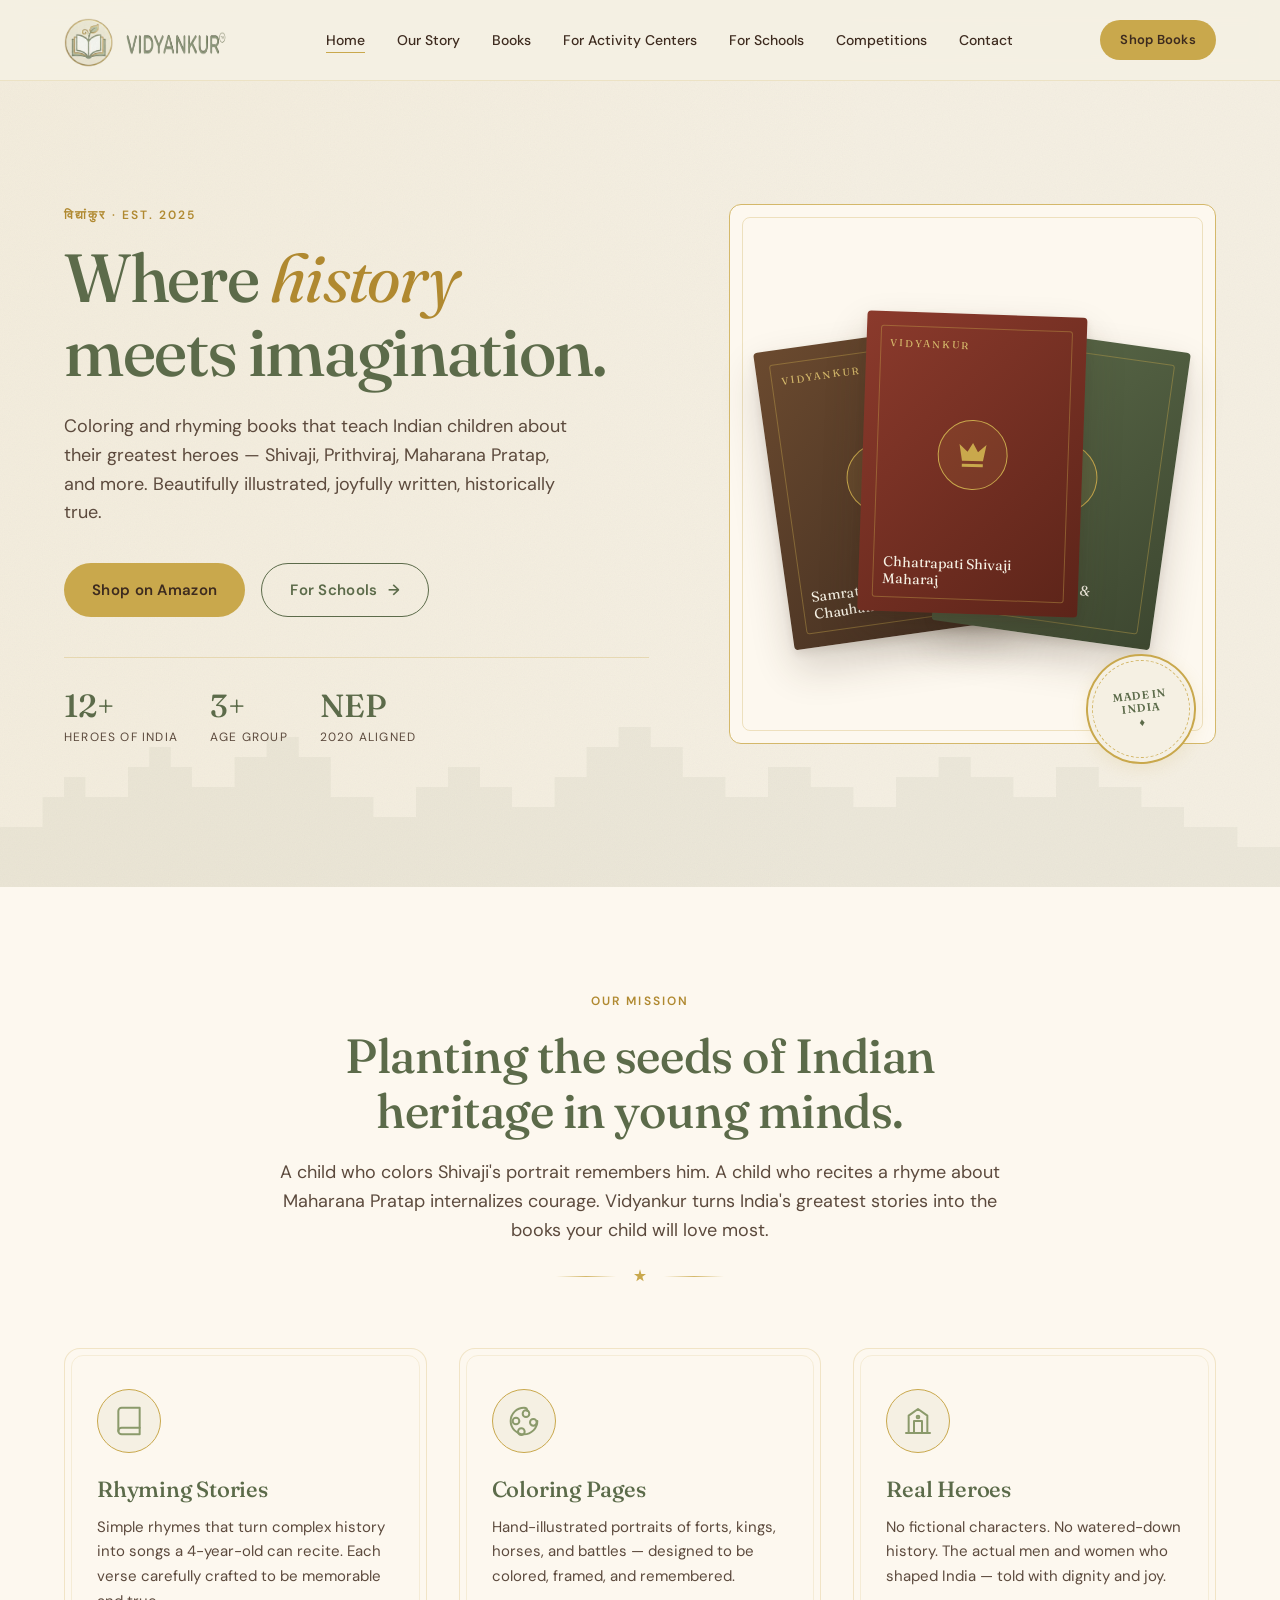
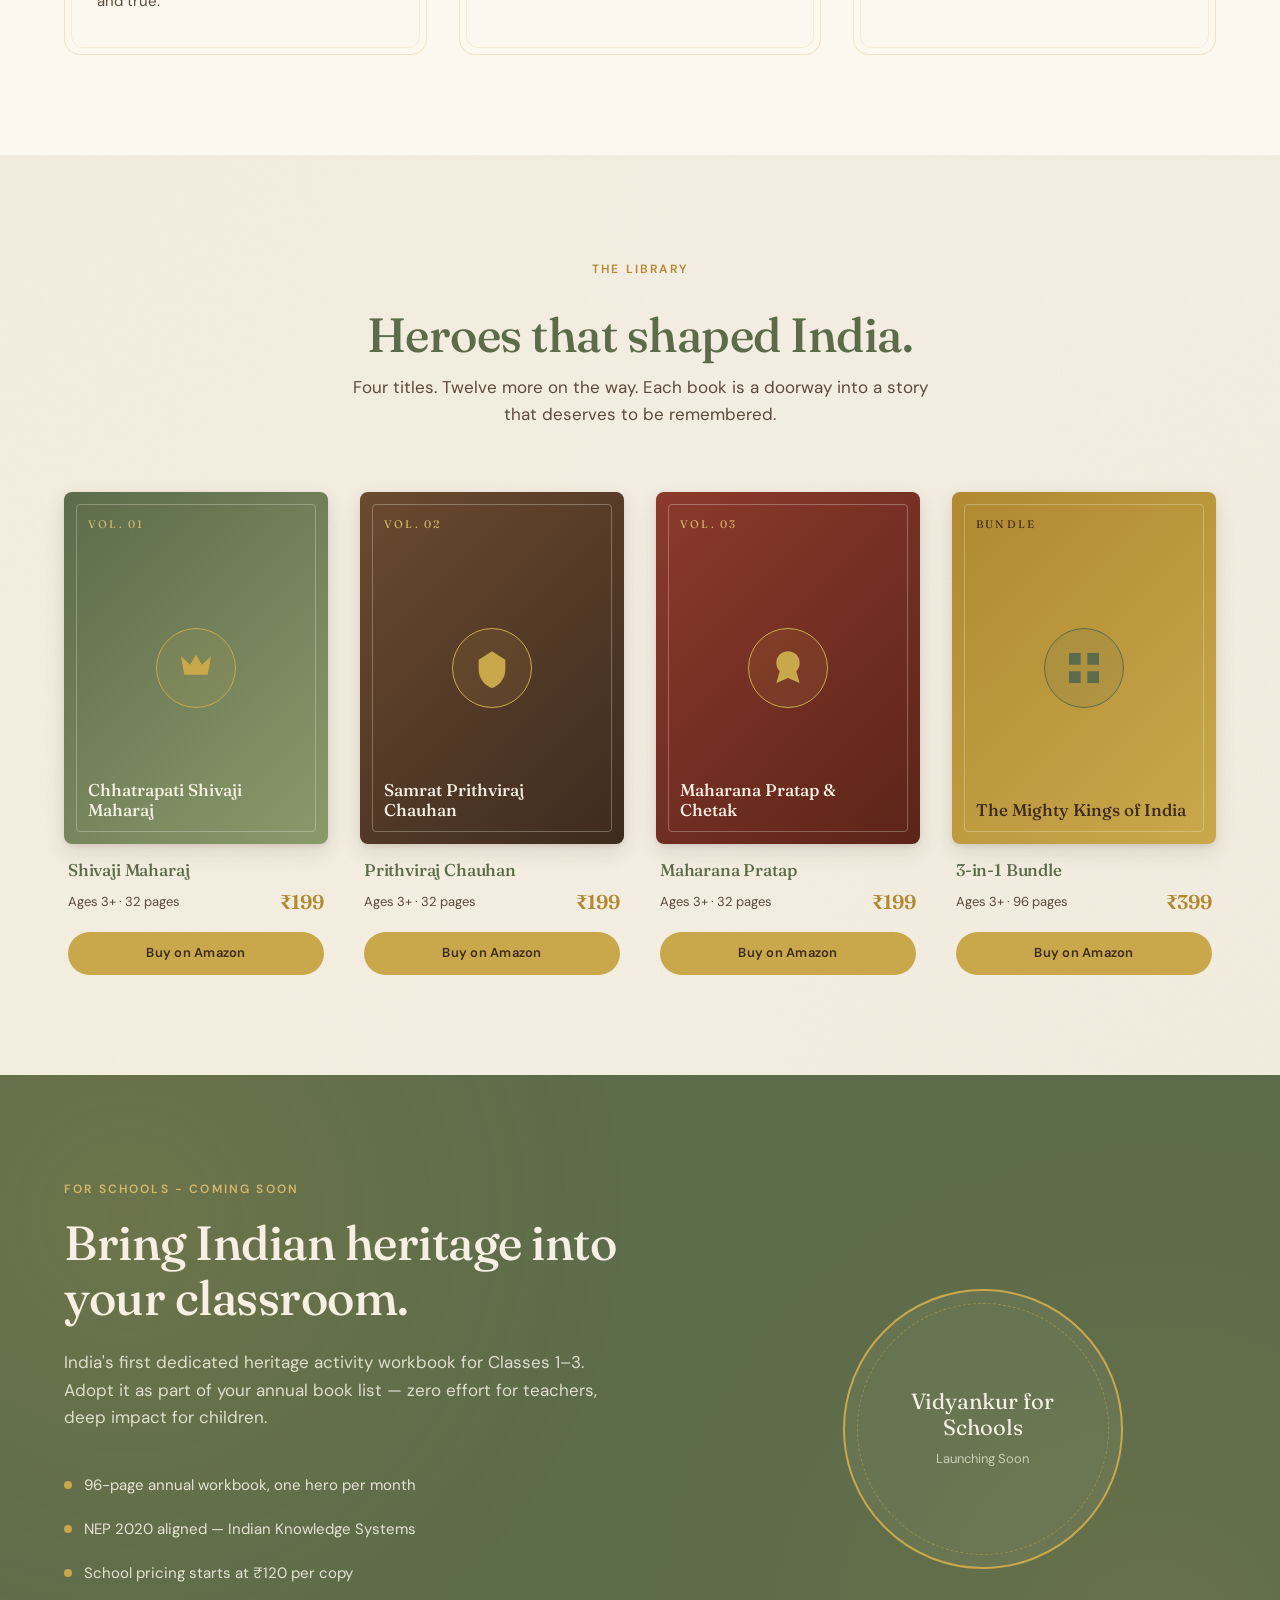
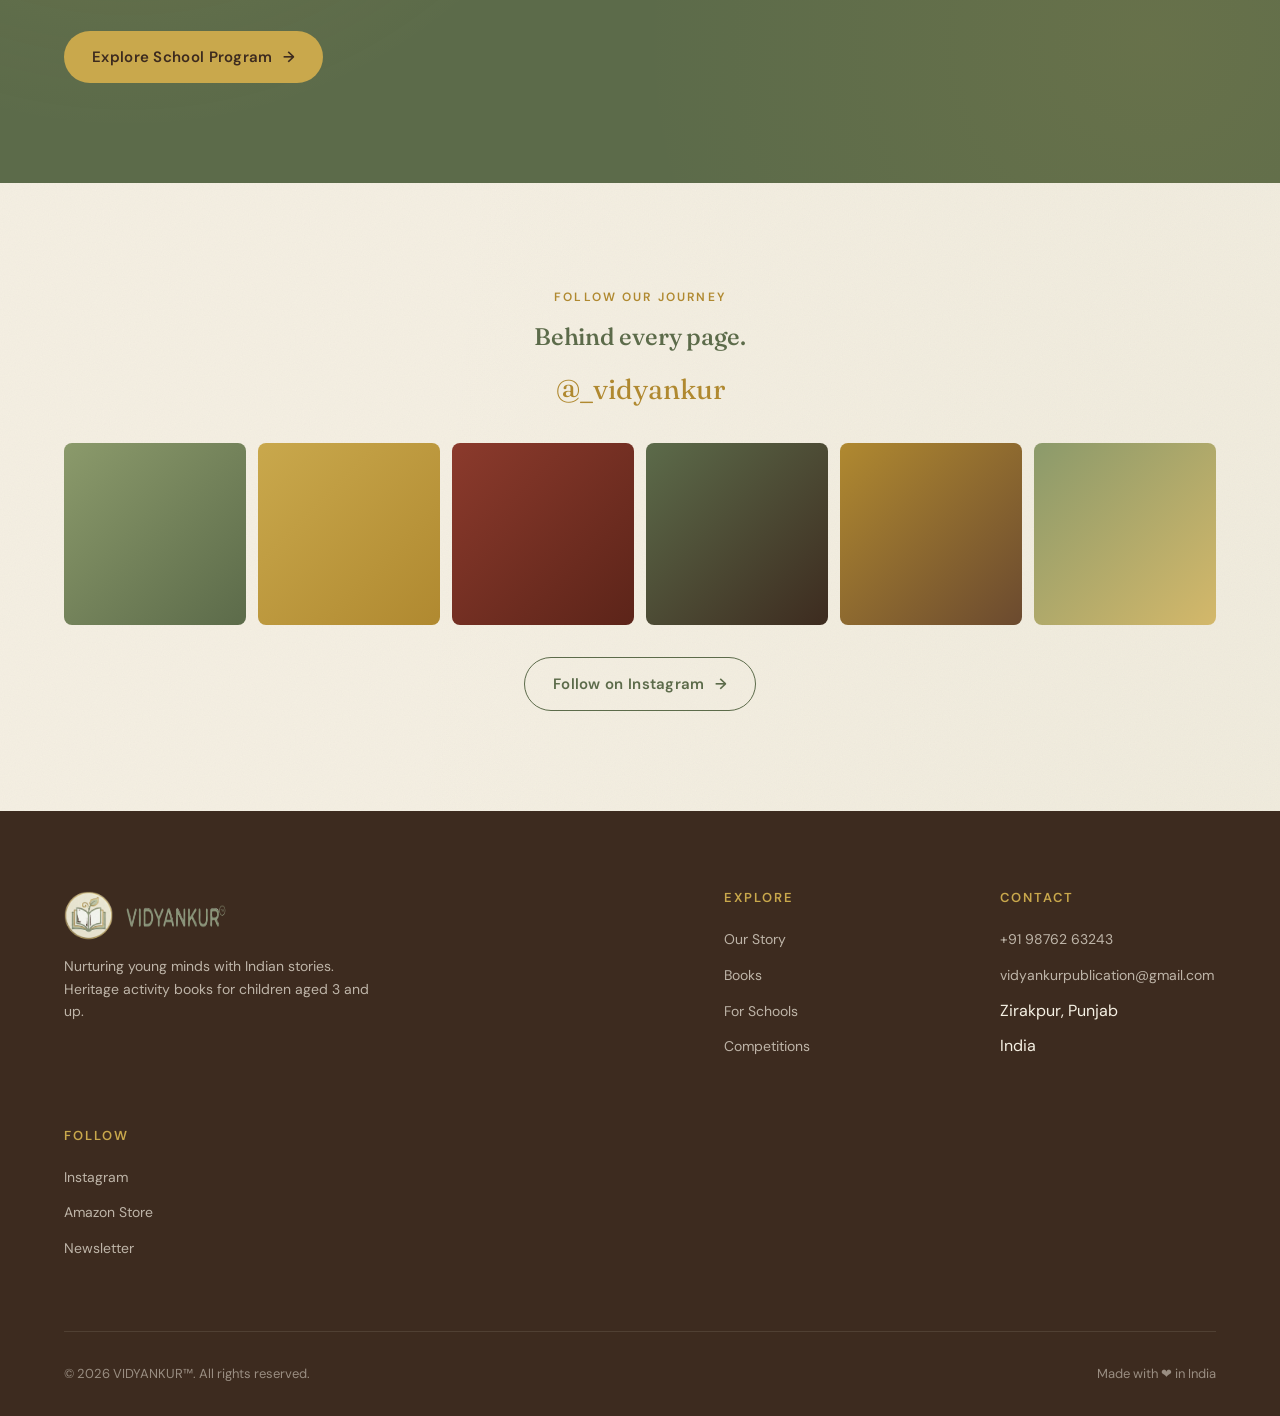
==== commit 59745b61: "-added other pages -pending contact and activity centre" ====
--- a/index.html
+++ b/index.html
@@ -30,6 +30,7 @@
         <li><a href="index.html" class="active">Home</a></li>
         <li><a href="our-story.html">Our Story</a></li>
         <li><a href="books.html">Books</a></li>
+        <li><a href="activity-centers.html">For Activity Centers</a></li>
         <li><a href="schools.html">For Schools</a></li>
         <li><a href="competitions.html">Competitions</a></li>
         <li><a href="contact.html">Contact</a></li>
@@ -277,7 +278,7 @@
     <div class="container">
       <div class="schools-grid">
         <div class="reveal">
-          <span class="eyebrow">For Schools</span>
+          <span class="eyebrow">For Schools - Coming Soon</span>
           <h2>Bring Indian heritage into your classroom.</h2>
           <p>
             India's first dedicated heritage activity workbook for Classes 1–3. Adopt it as part of your annual book list —
@@ -286,7 +287,7 @@
           <ul class="school-bullets">
             <li>96-page annual workbook, one hero per month</li>
             <li>NEP 2020 aligned — Indian Knowledge Systems</li>
-            <li>Includes teacher's guide + national-day calendar</li>
+            <!-- <li>Includes teacher's guide + national-day calendar</li> -->
             <li>School pricing starts at ₹120 per copy</li>
           </ul>
           <a href="schools.html" class="btn btn-primary btn-arrow">Explore School Program</a>
@@ -294,9 +295,11 @@
 
         <div class="schools-visual reveal">
           <div class="schools-cert">
-            <span class="schools-cert-eyebrow">Certified</span>
+            <!-- <span class="schools-cert-eyebrow">Certified</span>
             <span class="schools-cert-title">Vidyankur<br>Heritage School</span>
-            <span class="schools-cert-sub">NEP 2020 Aligned</span>
+            <span class="schools-cert-sub">NEP 2020 Aligned</span> -->
+            <span class="schools-cert-title">Vidyankur for Schools</span>
+            <span class="schools-cert-sub">Launching Soon</span>
           </div>
         </div>
       </div>
@@ -304,11 +307,11 @@
   </section>
 
   <!-- ========== TESTIMONIALS ========== -->
-  <section class="section-ivory">
+  <!-- <section class="section-ivory">
     <div class="container">
       <div class="section-header reveal">
         <span class="eyebrow">Word of mouth</span>
-        <h2>Loved by parents and principals.</h2>
+        <h2>Loved by parents</h2>
       </div>
 
       <div class="testimonials-grid">
@@ -347,7 +350,7 @@
       </div>
     </div>
   </section>
-
+ -->
   <!-- ========== INSTAGRAM ========== -->
   <section class="instagram">
     <div class="container">
@@ -376,20 +379,13 @@
       <div class="footer-grid">
         <div class="footer-brand">
           <div class="nav-logo">
-            <svg class="nav-logo-mark" viewBox="0 0 100 100" xmlns="http://www.w3.org/2000/svg">
-              <circle cx="50" cy="50" r="46" fill="none" stroke="#C9A84C" stroke-width="2"/>
-              <circle cx="50" cy="50" r="40" fill="#F5F0E3"/>
-              <path d="M 25 55 Q 35 50, 50 55 Q 65 50, 75 55 L 75 70 Q 65 65, 50 70 Q 35 65, 25 70 Z"
-                    fill="#8B9A6B" stroke="#5C6B4A" stroke-width="1.5" stroke-linejoin="round"/>
-              <line x1="50" y1="55" x2="50" y2="70" stroke="#5C6B4A" stroke-width="1.5"/>
-              <path d="M 50 55 Q 50 42, 50 30" stroke="#5C6B4A" stroke-width="2" fill="none" stroke-linecap="round"/>
-              <path d="M 50 38 Q 42 35, 40 28 Q 47 28, 50 35" fill="#8B9A6B"/>
-              <path d="M 50 42 Q 58 39, 60 32 Q 53 32, 50 39" fill="#8B9A6B"/>
-            </svg>
-            <span class="nav-logo-text">
-              <span class="nav-logo-name">VIDYANKUR</span>
-              <span class="nav-logo-tag">Seed of Knowledge</span>
-            </span>
+          <span class="nav-logo-mark">
+          <a href="index.html" class="nav-logo">
+            <img src="assets/icon.png" alt="Vidyankur Icon" class="nav-logo-icon">
+            <img src="assets/text.png" alt="Vidyankur Text" class="nav-logo-text">
+        </span>
+        <span class="nav-logo-mark">            
+        </span>
           </div>
           <p>Nurturing young minds with Indian stories. Heritage activity books for children aged 3 and up.</p>
         </div>
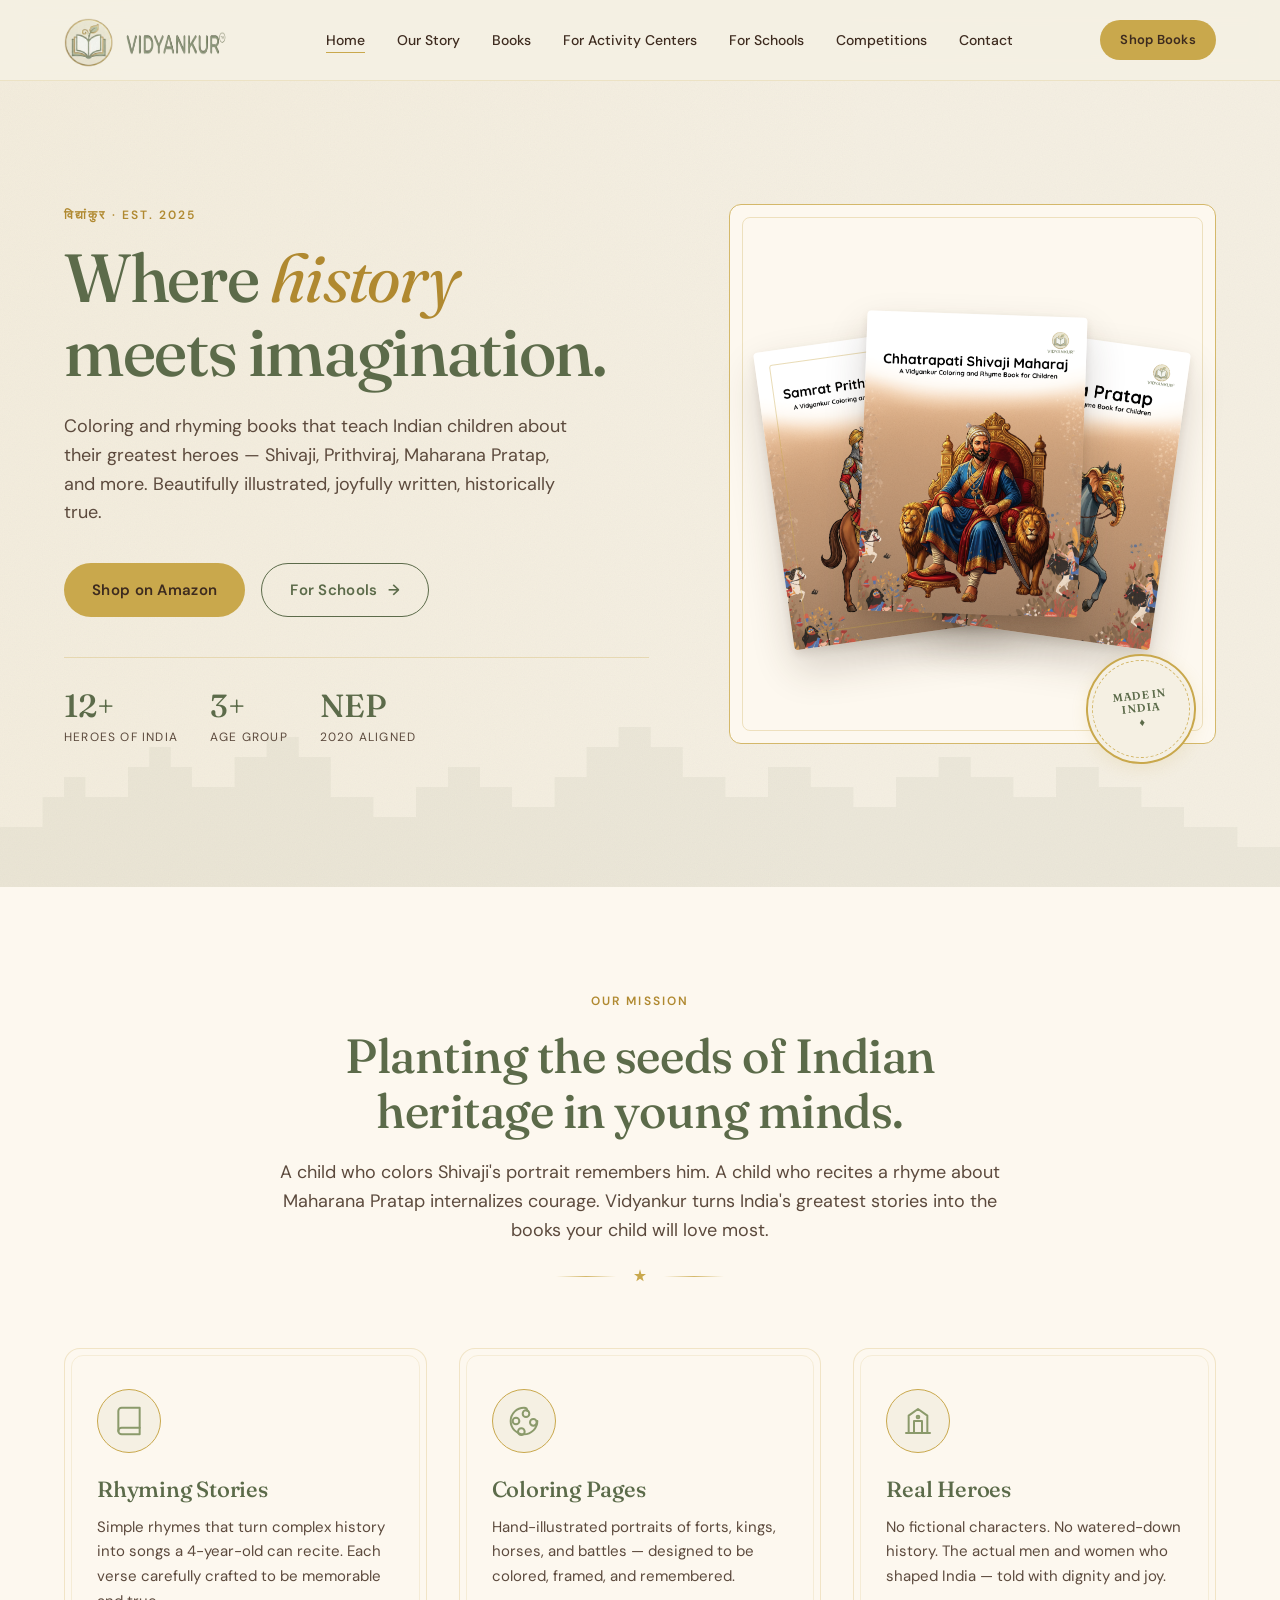
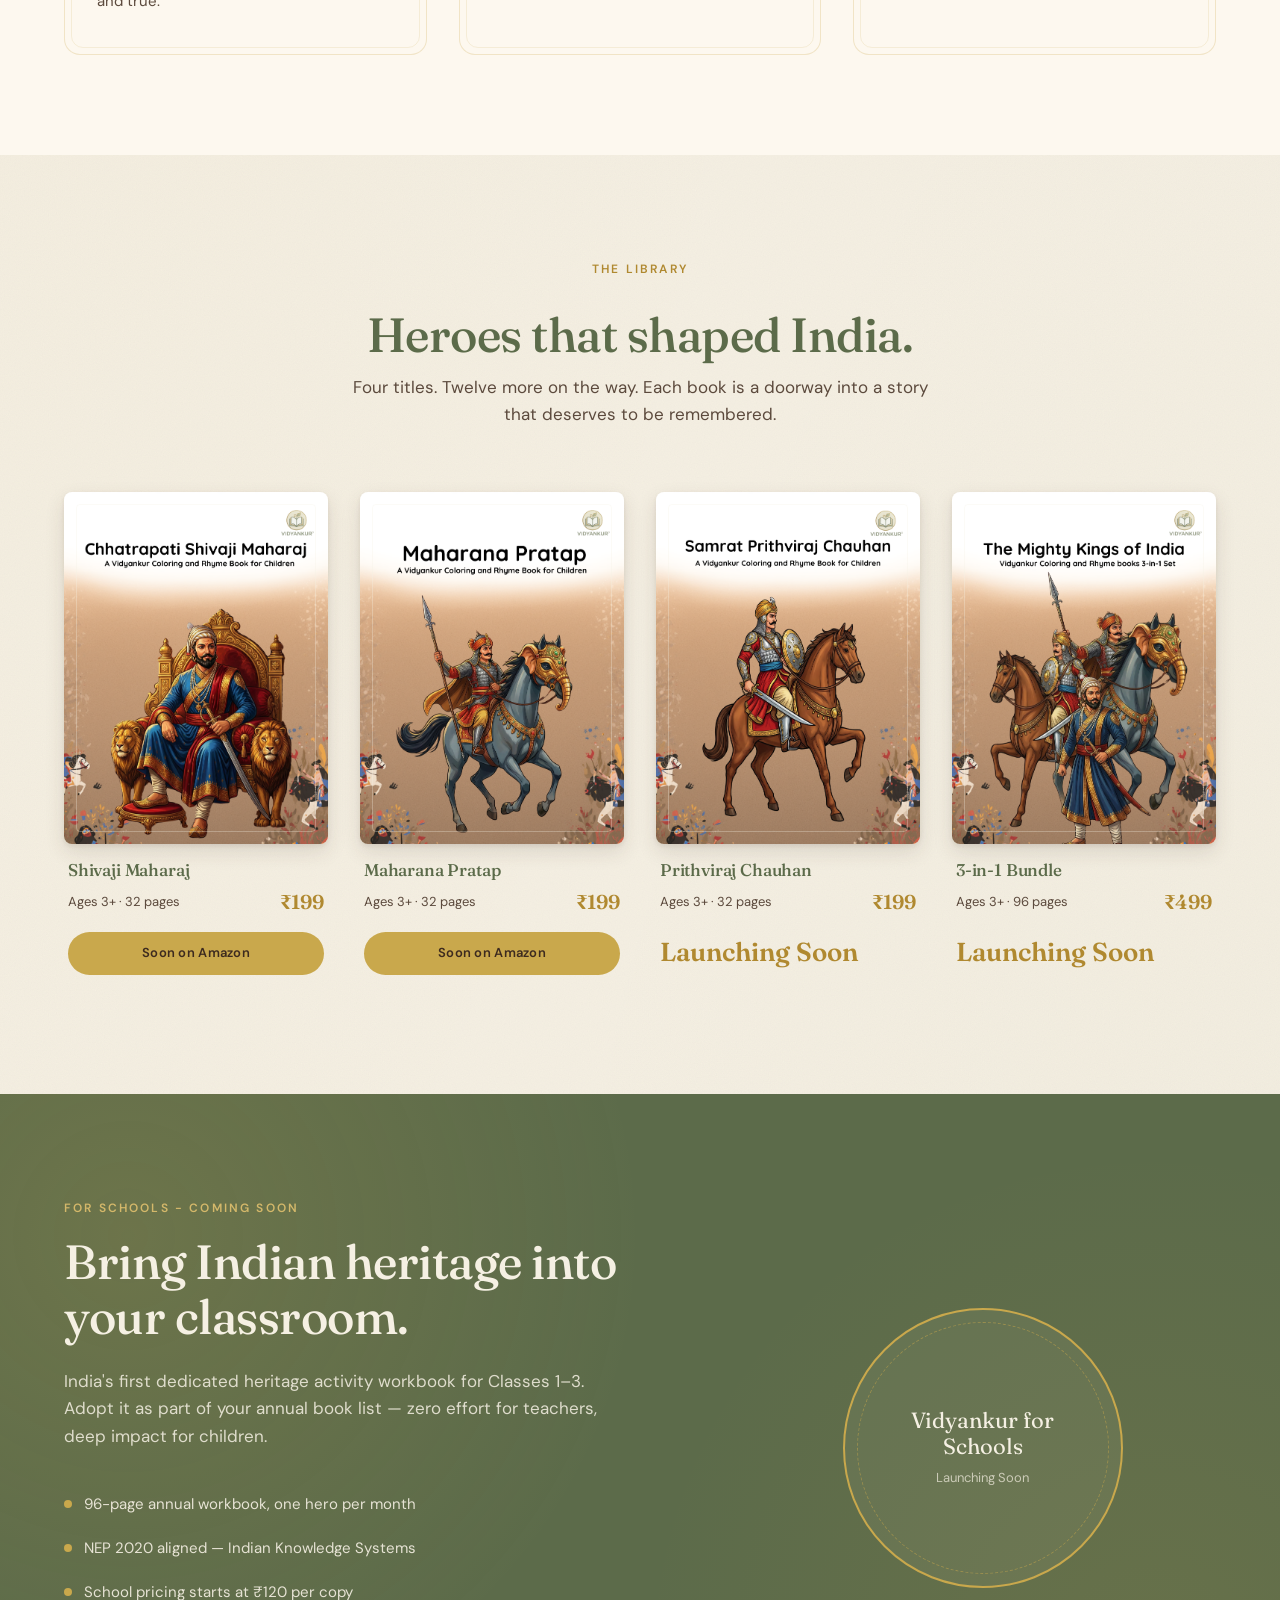
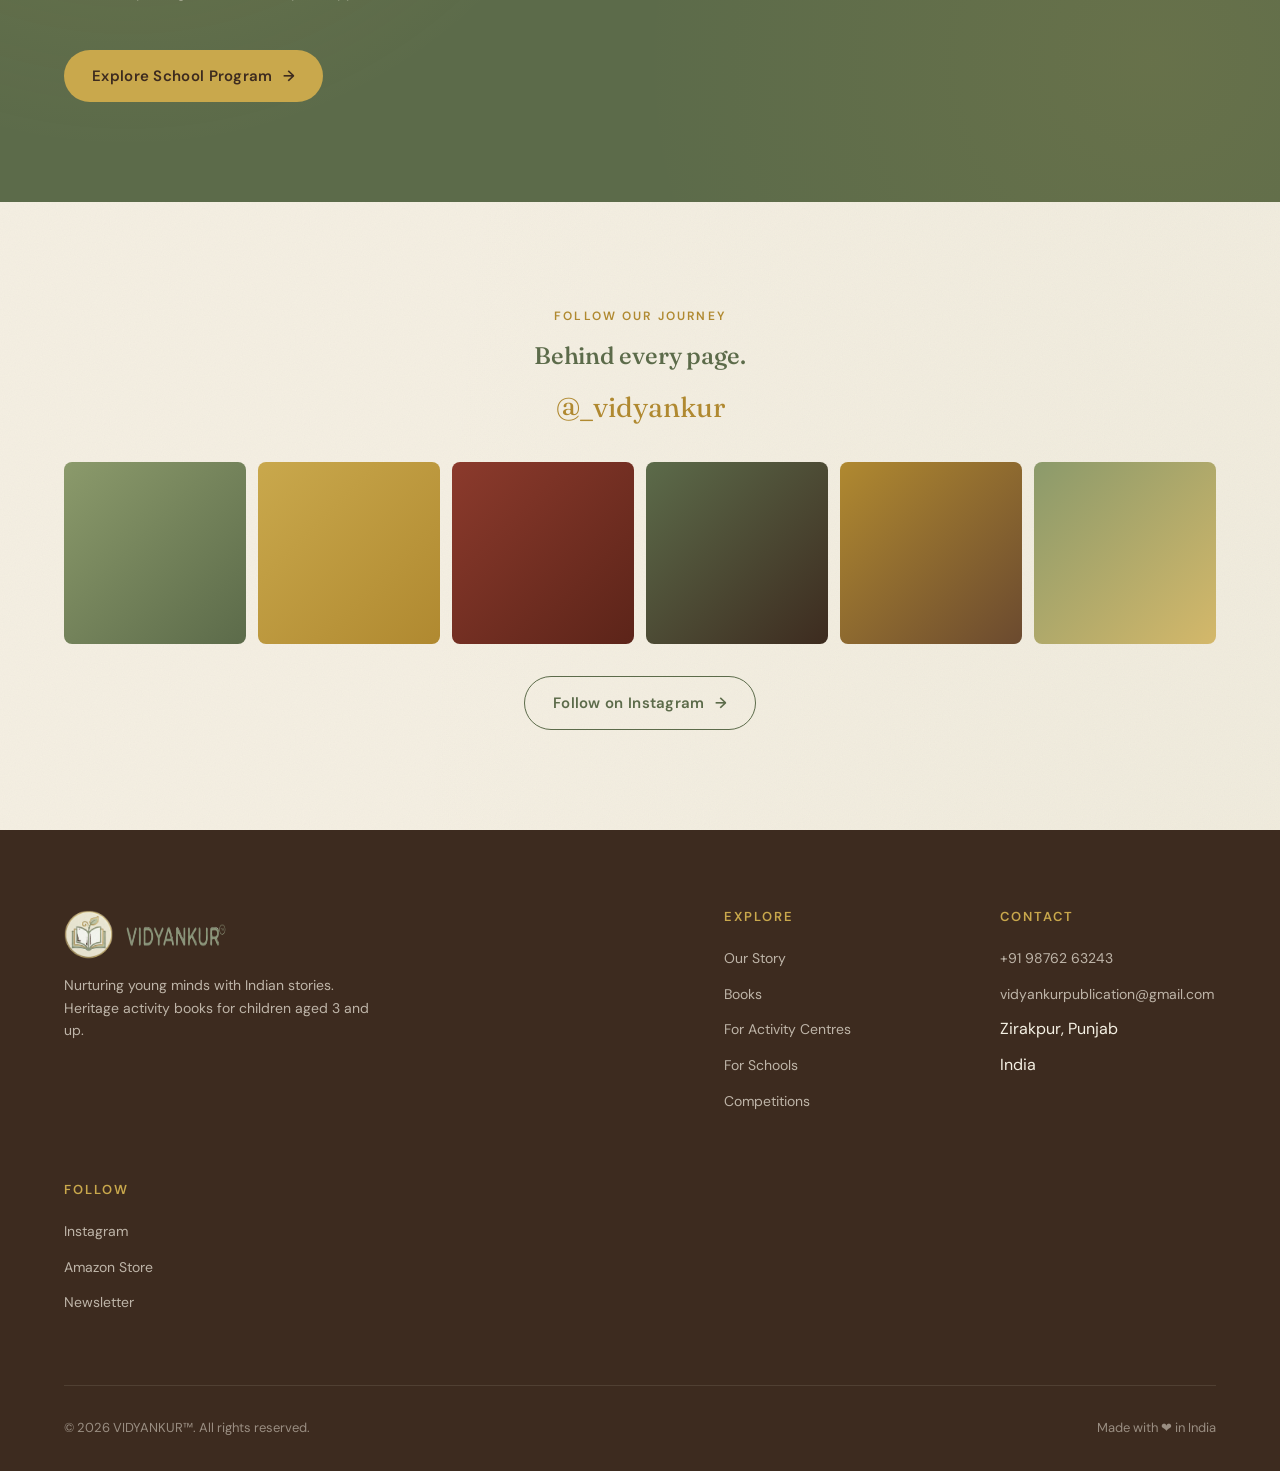
==== commit bf0b9850: "-Updated the COntact form -Finalised and ready to launch" ====
--- a/index.html
+++ b/index.html
@@ -84,43 +84,14 @@
         <div class="hero-visual" aria-hidden="true">
           <div class="hero-frame"></div>
 
-          <div class="hero-book hero-book-1" style="background: linear-gradient(135deg, #6B4A2F, #3D2B1F);">
+          <div class="hero-book hero-book-1" style="background-image: url(assets/prithviraj-title.png);background-size: cover;background-position: top center;">
             <div style="position:absolute; inset:14px; border:1px solid rgba(201,168,76,0.4); border-radius:3px;"></div>
-            <div style="padding:24px; color:#F5F0E3; display:flex; flex-direction:column; height:100%; justify-content:space-between; position:relative; z-index:1;">
-              <span style="font-family:var(--font-display); font-size:10px; letter-spacing:0.2em; color:#D4B86A;">VIDYANKUR</span>
-              <div style="display:flex; align-items:center; justify-content:center; flex:1;">
-                <div style="width:70px; height:70px; border:1.5px solid #C9A84C; border-radius:50%; display:flex; align-items:center; justify-content:center; background:rgba(201,168,76,0.1);">
-                  <svg width="36" height="36" viewBox="0 0 24 24" fill="#C9A84C"><path d="M12 2L4 7v6c0 5 3.5 9.5 8 11 4.5-1.5 8-6 8-11V7l-8-5z"/></svg>
-                </div>
-              </div>
-              <span style="font-family:var(--font-display); font-size:14px; line-height:1.2;">Samrat Prithviraj Chauhan</span>
-            </div>
-          </div>
-
-          <div class="hero-book hero-book-2" style="background: linear-gradient(135deg, #8B3A2C, #5C2419);">
-            <div style="position:absolute; inset:14px; border:1px solid rgba(201,168,76,0.4); border-radius:3px;"></div>
-            <div style="padding:24px; color:#F5F0E3; display:flex; flex-direction:column; height:100%; justify-content:space-between; position:relative; z-index:1;">
-              <span style="font-family:var(--font-display); font-size:10px; letter-spacing:0.2em; color:#D4B86A;">VIDYANKUR</span>
-              <div style="display:flex; align-items:center; justify-content:center; flex:1;">
-                <div style="width:70px; height:70px; border:1.5px solid #C9A84C; border-radius:50%; display:flex; align-items:center; justify-content:center; background:rgba(201,168,76,0.1);">
-                  <svg width="36" height="36" viewBox="0 0 24 24" fill="#C9A84C"><path d="M5 16L3 5l5.5 5L12 4l3.5 6L21 5l-2 11H5zm0 2h14v2H5v-2z"/></svg>
-                </div>
-              </div>
-              <span style="font-family:var(--font-display); font-size:14px; line-height:1.2;">Chhatrapati Shivaji Maharaj</span>
-            </div>
-          </div>
-
-          <div class="hero-book hero-book-3" style="background: linear-gradient(135deg, #5C6B4A, #3D4730);">
-            <div style="position:absolute; inset:14px; border:1px solid rgba(201,168,76,0.4); border-radius:3px;"></div>
-            <div style="padding:24px; color:#F5F0E3; display:flex; flex-direction:column; height:100%; justify-content:space-between; position:relative; z-index:1;">
-              <span style="font-family:var(--font-display); font-size:10px; letter-spacing:0.2em; color:#D4B86A;">VIDYANKUR</span>
-              <div style="display:flex; align-items:center; justify-content:center; flex:1;">
-                <div style="width:70px; height:70px; border:1.5px solid #C9A84C; border-radius:50%; display:flex; align-items:center; justify-content:center; background:rgba(201,168,76,0.1);">
-                  <svg width="36" height="36" viewBox="0 0 24 24" fill="#C9A84C"><path d="M12 2C8 2 5 5 5 9c0 2 1 4 2 5l-2 7 7-3 7 3-2-7c1-1 2-3 2-5 0-4-3-7-7-7z"/></svg>
-                </div>
-              </div>
-              <span style="font-family:var(--font-display); font-size:14px; line-height:1.2;">Maharana Pratap &amp; Chetak</span>
-            </div>
+          </div>
+
+          <div class="hero-book hero-book-2" style="background-image: url(assets/shivaji-title.png);background-size: cover;background-position: top center;">
+          </div>
+
+          <div class="hero-book hero-book-3" style="background-image: url(assets/maharana-title.png);background-size: cover;background-position: top center;">
           </div>
 
           <div class="hero-stamp">
@@ -199,12 +170,7 @@
 
       <div class="books-grid">
         <div class="book-card reveal">
-          <div class="book-cover">
-            <span class="book-cover-meta">Vol. 01</span>
-            <div class="book-cover-decor">
-              <svg viewBox="0 0 24 24"><path d="M5 16L3 5l5.5 5L12 4l3.5 6L21 5l-2 11H5z"/></svg>
-            </div>
-            <span class="book-cover-title">Chhatrapati Shivaji Maharaj</span>
+          <div class="book-cover" style="background-image: url(assets/shivaji-title.png);background-size: cover;background-position: top center;">
           </div>
           <div class="book-info">
             <h3>Shivaji Maharaj</h3>
@@ -212,17 +178,25 @@
               <span>Ages 3+ · 32 pages</span>
               <span class="book-price">₹199</span>
             </div>
-            <a href="#" class="btn btn-primary">Buy on Amazon</a>
+            <a href="#" class="btn btn-primary">Soon on Amazon</a>
           </div>
         </div>
 
         <div class="book-card reveal">
-          <div class="book-cover">
-            <span class="book-cover-meta">Vol. 02</span>
-            <div class="book-cover-decor">
-              <svg viewBox="0 0 24 24"><path d="M12 2L4 7v6c0 5 3.5 9.5 8 11 4.5-1.5 8-6 8-11V7l-8-5z"/></svg>
-            </div>
-            <span class="book-cover-title">Samrat Prithviraj Chauhan</span>
+          <div class="book-cover" style="background-image: url(assets/maharana-title.png);background-size: cover;background-position: top center;">
+          </div>
+          <div class="book-info">
+            <h3>Maharana Pratap</h3>
+            <div class="book-meta">
+              <span>Ages 3+ · 32 pages</span>
+              <span class="book-price">₹199</span>
+            </div>
+            <a href="#" class="btn btn-primary">Soon on Amazon</a>
+          </div>
+        </div>
+
+        <div class="book-card reveal">
+          <div class="book-cover" style="background-image: url(assets/prithviraj-title.png);background-size: cover;background-position: top center;">          
           </div>
           <div class="book-info">
             <h3>Prithviraj Chauhan</h3>
@@ -230,43 +204,22 @@
               <span>Ages 3+ · 32 pages</span>
               <span class="book-price">₹199</span>
             </div>
-            <a href="#" class="btn btn-primary">Buy on Amazon</a>
+            <!-- <a href="#" class="btn btn-primary">Buy on Amazon</a> -->
+             <div class="catalog-price">Launching Soon</div>
           </div>
         </div>
 
         <div class="book-card reveal">
-          <div class="book-cover">
-            <span class="book-cover-meta">Vol. 03</span>
-            <div class="book-cover-decor">
-              <svg viewBox="0 0 24 24"><path d="M12 2C8 2 5 5 5 9c0 2 1 4 2 5l-2 7 7-3 7 3-2-7c1-1 2-3 2-5 0-4-3-7-7-7z"/></svg>
-            </div>
-            <span class="book-cover-title">Maharana Pratap &amp; Chetak</span>
-          </div>
-          <div class="book-info">
-            <h3>Maharana Pratap</h3>
-            <div class="book-meta">
-              <span>Ages 3+ · 32 pages</span>
-              <span class="book-price">₹199</span>
-            </div>
-            <a href="#" class="btn btn-primary">Buy on Amazon</a>
-          </div>
-        </div>
-
-        <div class="book-card reveal">
-          <div class="book-cover">
-            <span class="book-cover-meta">Bundle</span>
-            <div class="book-cover-decor">
-              <svg viewBox="0 0 24 24"><path d="M3 3h7v7H3zM14 3h7v7h-7zM3 14h7v7H3zM14 14h7v7h-7z"/></svg>
-            </div>
-            <span class="book-cover-title">The Mighty Kings of India</span>
+          <div class="book-cover" style="background-image: url(assets/3in1bundle-title.png);background-size: cover;background-position: top center;">
           </div>
           <div class="book-info">
             <h3>3-in-1 Bundle</h3>
             <div class="book-meta">
               <span>Ages 3+ · 96 pages</span>
-              <span class="book-price">₹399</span>
-            </div>
-            <a href="#" class="btn btn-primary">Buy on Amazon</a>
+              <span class="book-price">₹499</span>
+            </div>
+            <!-- <a href="#" class="btn btn-primary">Buy on Amazon</a> -->
+            <div class="catalog-price">Launching Soon</div>
           </div>
         </div>
       </div>
@@ -395,6 +348,7 @@
           <ul>
             <li><a href="our-story.html">Our Story</a></li>
             <li><a href="books.html">Books</a></li>
+            <li><a href="activity-centres.html">For Activity Centres</a></li>
             <li><a href="schools.html">For Schools</a></li>
             <li><a href="competitions.html">Competitions</a></li>
           </ul>
--- a/css/style.css
+++ b/css/style.css
@@ -233,6 +233,15 @@
   align-items: center;
   gap: 12px;
 }
+
+.catalog-price {
+  font-family: var(--font-display);
+  font-size: 26px;
+  color: var(--gold-dark);
+  font-weight: 600;
+  margin-bottom: 20px;
+}
+
 .nav-logo-mark {
   width: 44px;
   height: 44px;
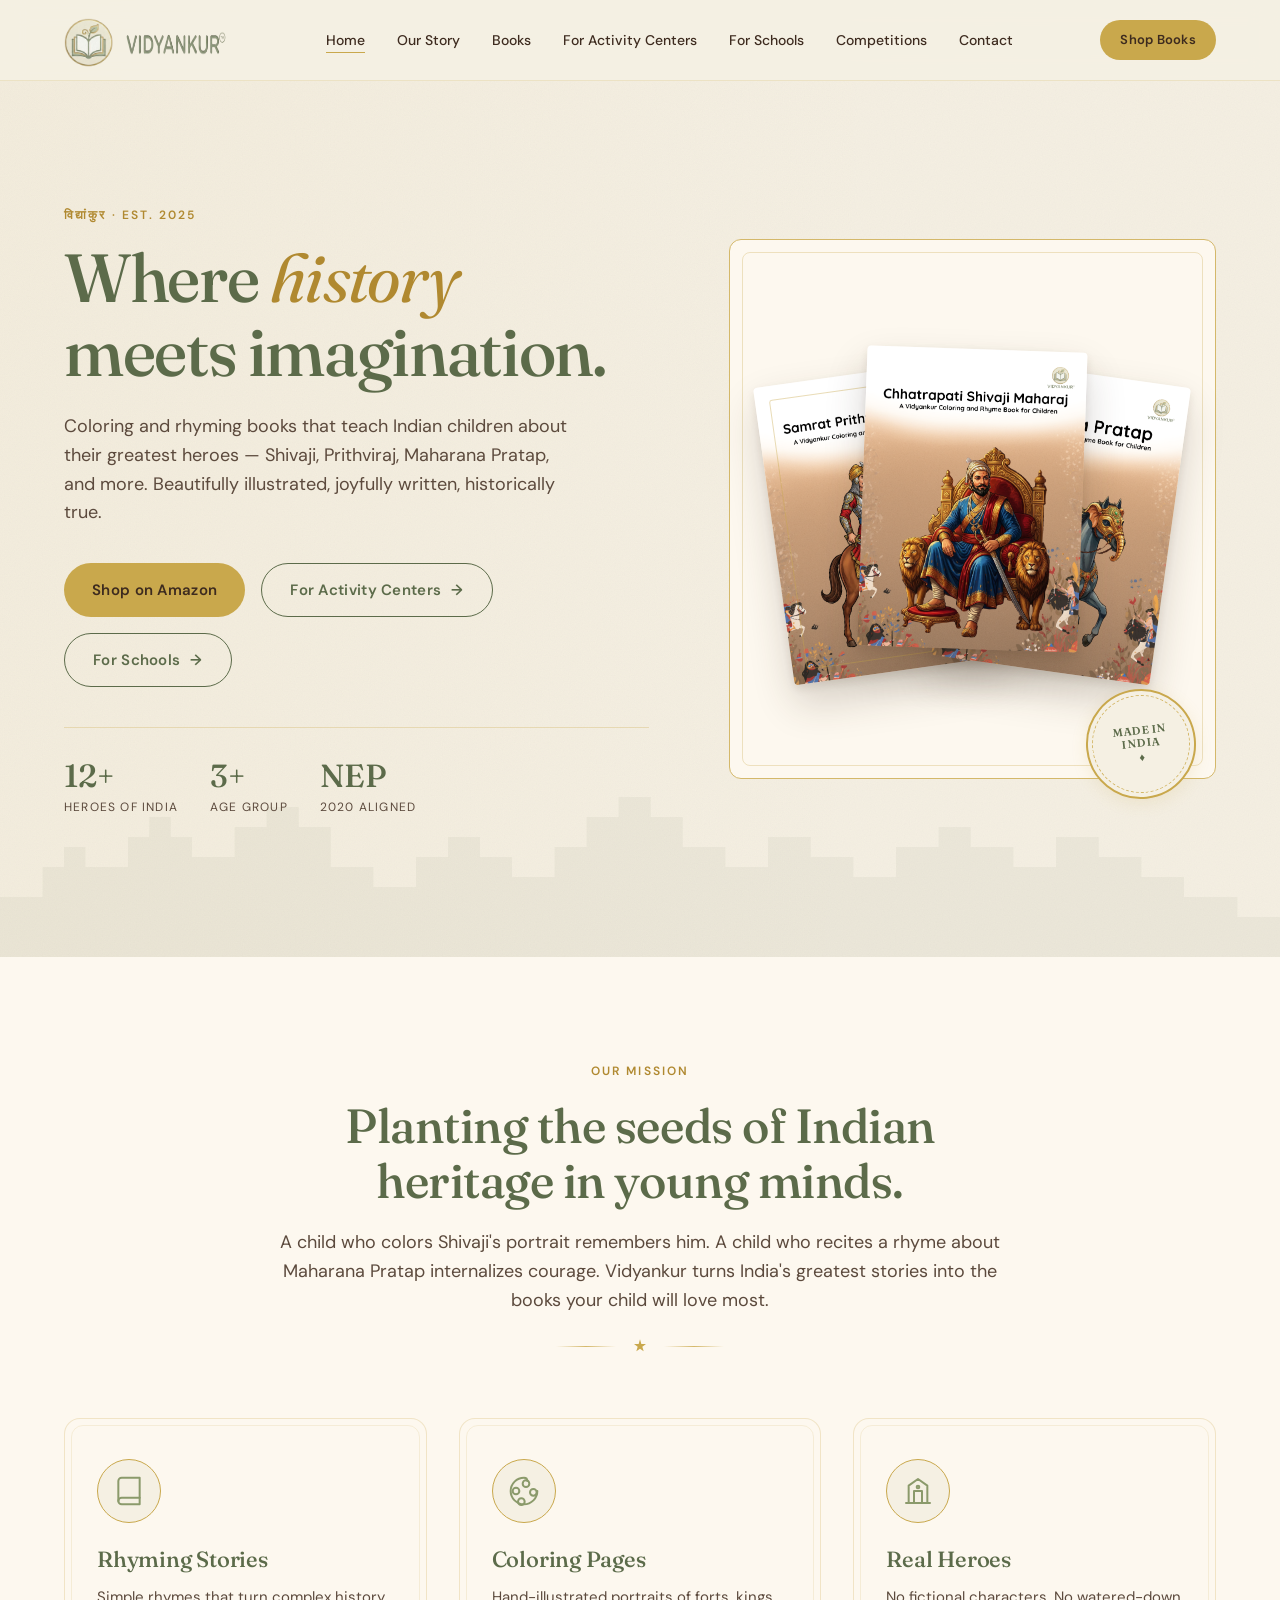
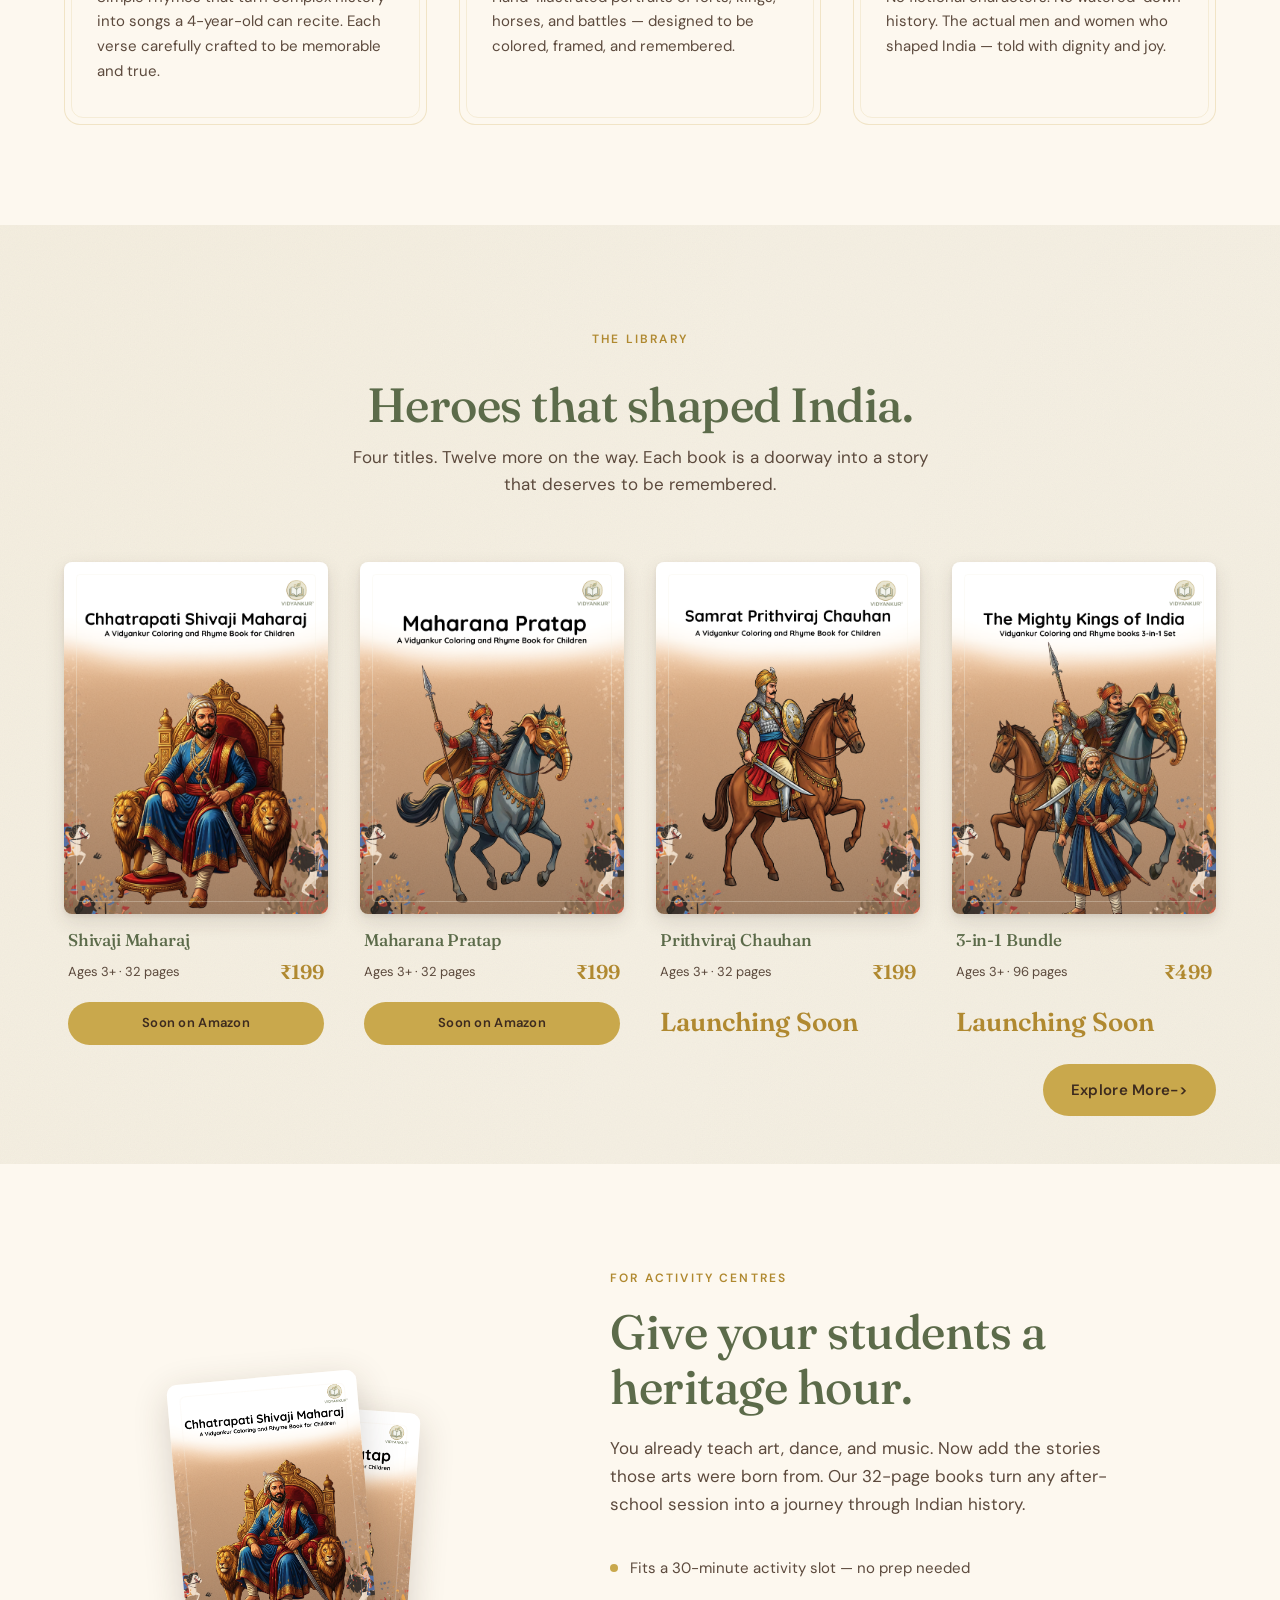
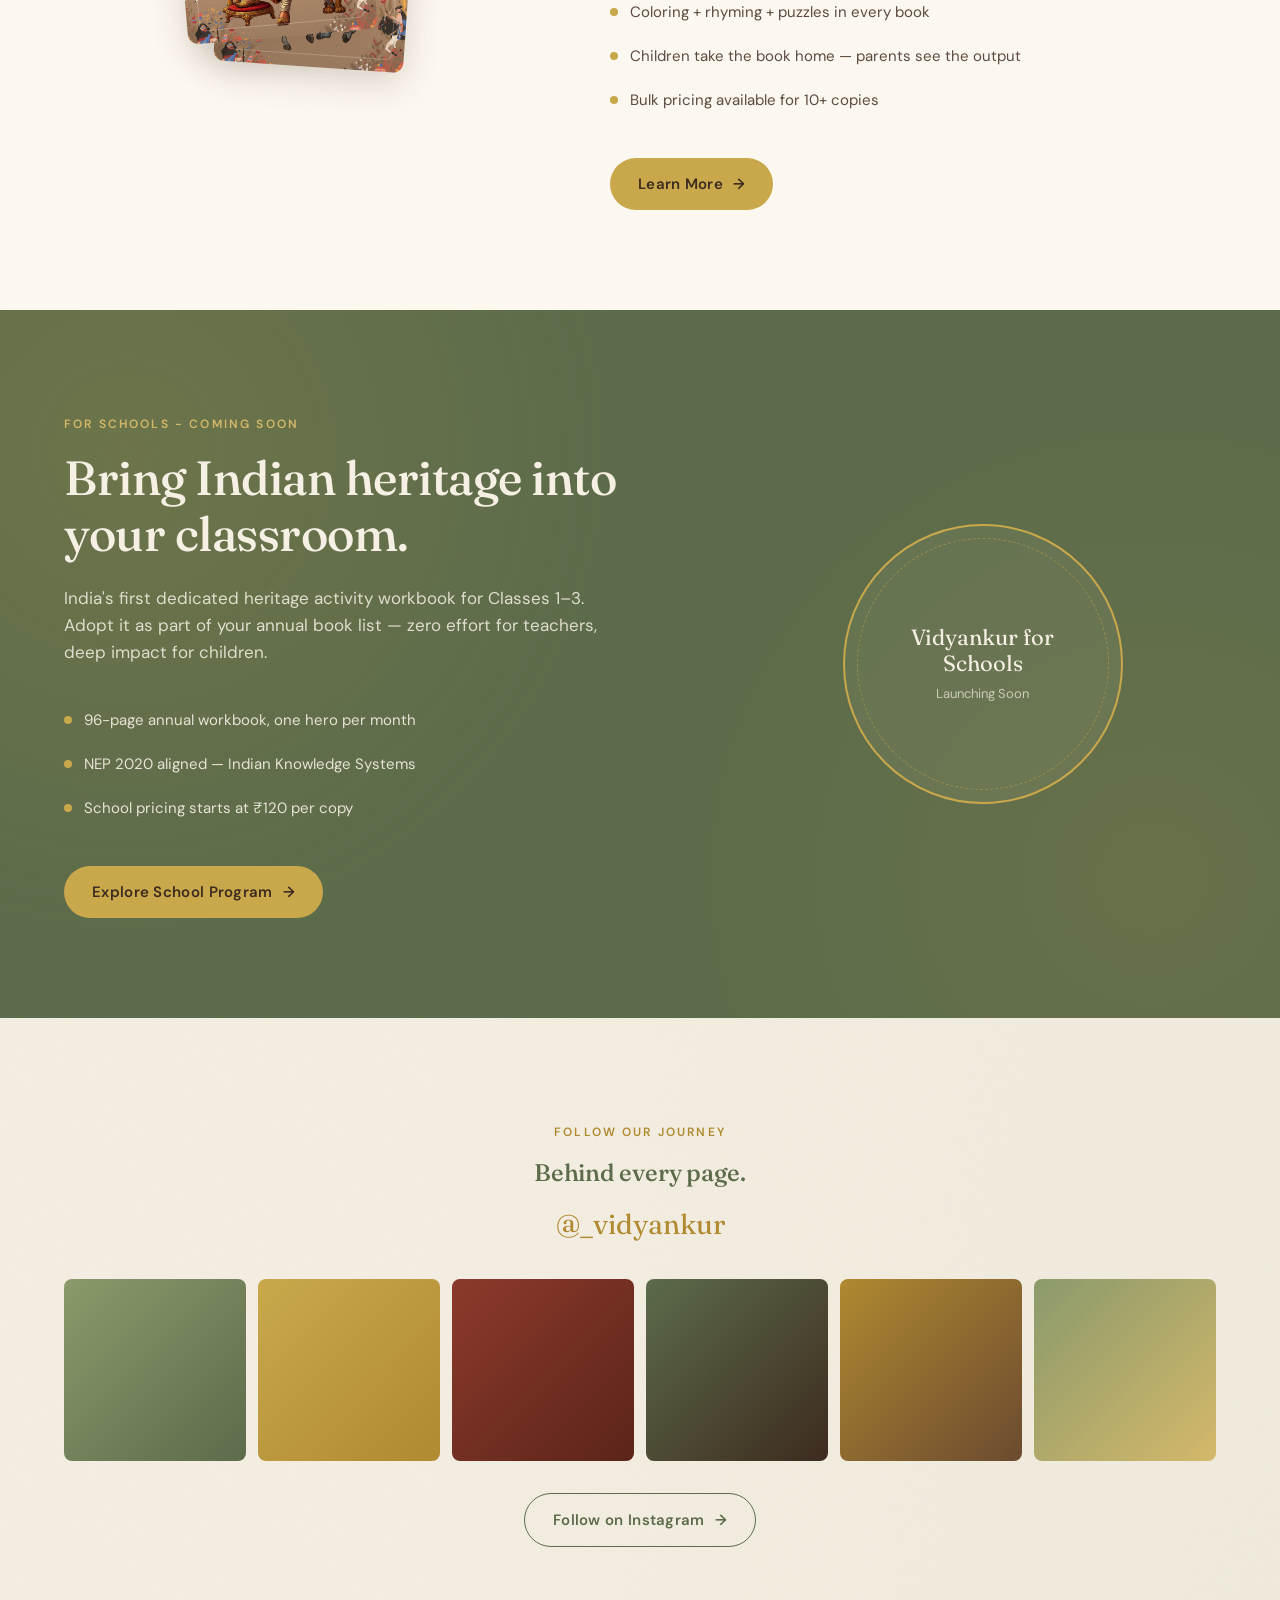
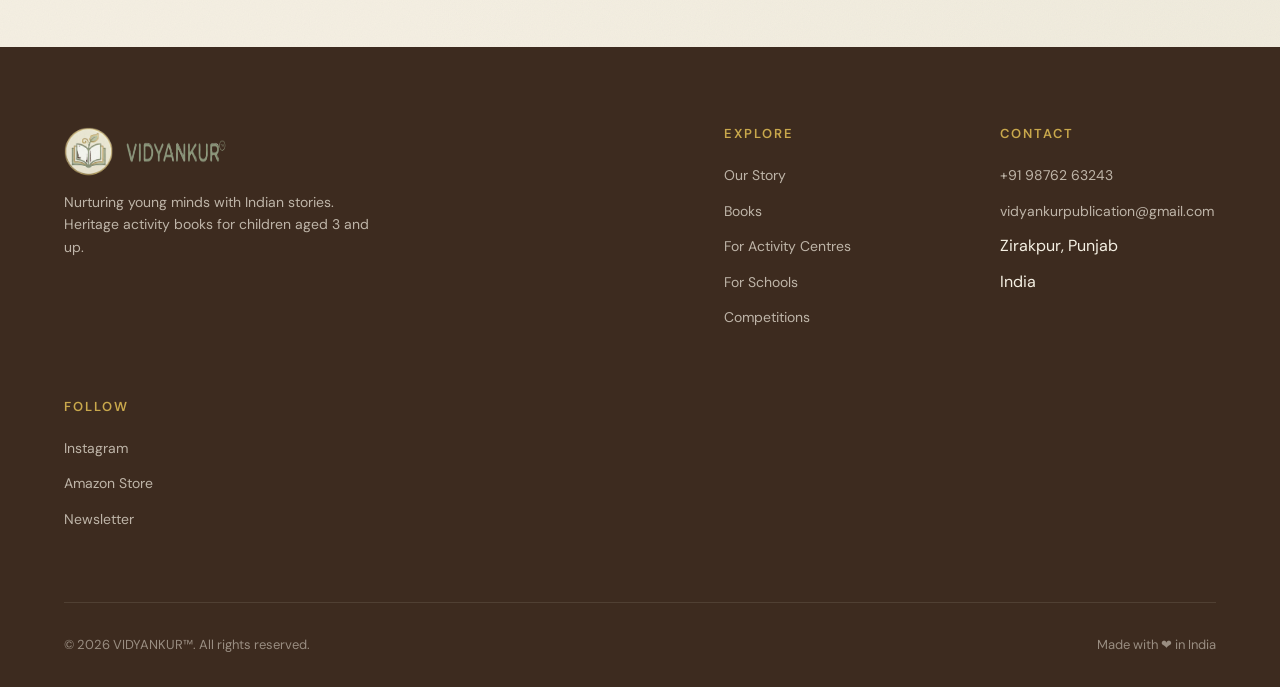
==== commit dec3700d: "-activity centre section in home screen" ====
--- a/index.html
+++ b/index.html
@@ -62,6 +62,7 @@
           </p>
           <div class="hero-ctas">
             <a href="#books" class="btn btn-primary">Shop on Amazon</a>
+            <a href="activity-centers.html" class="btn btn-ghost btn-arrow">For Activity Centers</a>
             <a href="schools.html" class="btn btn-ghost btn-arrow">For Schools</a>
           </div>
 
@@ -223,8 +224,42 @@
           </div>
         </div>
       </div>
-    </div>
-  </section>
+      <a class="btn btn-primary explore-books" href="books.html">Explore More-></a>
+    </div>
+  </section>
+
+  <!-- ========== FOR ACTIVITY CENTRES TEASER ========== -->
+  <section class="ac-teaser">
+    <div class="container">
+      <div class="ac-teaser-grid">
+        <div class="ac-teaser-visual reveal">
+          <div class="ac-teaser-stack">
+            <div class="ac-teaser-book ac-teaser-book-1" style="background-image: url(assets/shivaji-title.png);background-size: cover;background-position: top center;">
+            </div>
+            <div class="ac-teaser-book ac-teaser-book-2" style="background-image: url(assets/maharana-title.png);background-size: cover;background-position: top center;">
+              
+            </div>
+          </div>
+        </div>
+
+        <div class="reveal">
+          <span class="eyebrow">For Activity Centres</span>
+          <h2>Give your students a heritage hour.</h2>
+          <p class="ac-teaser-sub">
+            You already teach art, dance, and music. Now add the stories those arts were born from. Our 32-page books turn any after-school session into a journey through Indian history.
+          </p>
+          <ul class="ac-teaser-points">
+            <li>Fits a 30-minute activity slot — no prep needed</li>
+            <li>Coloring + rhyming + puzzles in every book</li>
+            <li>Children take the book home — parents see the output</li>
+            <li>Bulk pricing available for 10+ copies</li>
+          </ul>
+          <a href="activity-centers.html" class="btn btn-primary btn-arrow">Learn More</a>
+        </div>
+      </div>
+    </div>
+  </section>
+
 
   <!-- ========== FOR SCHOOLS TEASER ========== -->
   <section class="schools-teaser">
--- a/css/style.css
+++ b/css/style.css
@@ -182,6 +182,11 @@
   box-shadow: 0 8px 20px rgba(201, 168, 76, 0.35);
 }
 
+.explore-books {
+  display: flex;
+  float: right;
+}
+
 .btn-secondary {
   background: var(--olive);
   color: var(--cream);
@@ -832,6 +837,108 @@
   color: var(--ink-soft);
 }
 
+/* ===== ACTIVITY CENTRES TEASER ===== */
+.ac-teaser {
+  background: var(--ivory);
+  position: relative;
+}
+.ac-teaser-grid {
+  display: grid;
+  grid-template-columns: 1fr 1.3fr;
+  gap: 80px;
+  align-items: center;
+}
+.ac-teaser h2 {
+  font-size: clamp(32px, 4vw, 48px);
+  color: var(--olive);
+  margin-bottom: 20px;
+}
+.ac-teaser-sub {
+  font-size: 17px;
+  color: var(--ink-soft);
+  margin-bottom: 28px;
+  max-width: 540px;
+  line-height: 1.65;
+}
+.ac-teaser-points {
+  list-style: none;
+  margin-bottom: 36px;
+}
+.ac-teaser-points li {
+  display: flex;
+  align-items: center;
+  gap: 12px;
+  padding: 10px 0;
+  color: var(--ink-soft);
+  font-size: 15px;
+}
+.ac-teaser-points li::before {
+  content: "";
+  width: 8px;
+  height: 8px;
+  border-radius: 50%;
+  background: var(--gold);
+  flex-shrink: 0;
+}
+
+/* Stacked books visual */
+.ac-teaser-visual {
+  display: flex;
+  align-items: center;
+  justify-content: center;
+}
+.ac-teaser-stack {
+  position: relative;
+  width: 240px;
+  height: 320px;
+}
+.ac-teaser-book {
+  position: absolute;
+  width: 190px;
+  height: 260px;
+  border-radius: 10px;
+  padding: 28px 22px;
+  display: flex;
+  flex-direction: column;
+  justify-content: space-between;
+  color: var(--cream);
+  box-shadow: 0 10px 36px rgba(61, 43, 31, 0.2);
+  transition: transform 0.4s var(--ease);
+}
+.ac-teaser-book::before {
+  content: "";
+  position: absolute;
+  inset: 12px;
+  border: 1px solid rgba(245, 240, 227, 0.25);
+  border-radius: 6px;
+  pointer-events: none;
+}
+.ac-teaser-book:hover { transform: translateY(-6px) rotate(0deg) !important; }
+.ac-teaser-book-1 {
+  top: 0; left: 0;
+  background: linear-gradient(135deg, #5C6B4A, #3D4730);
+  transform: rotate(-5deg);
+  z-index: 2;
+}
+.ac-teaser-book-2 {
+  top: 30px; left: 45px;
+  background: linear-gradient(135deg, #8B3A2C, #5C2419);
+  transform: rotate(4deg);
+  z-index: 1;
+}
+.ac-teaser-vol {
+  font-size: 10px;
+  letter-spacing: 0.2em;
+  text-transform: uppercase;
+  color: var(--gold-soft);
+}
+.ac-teaser-title {
+  font-family: var(--font-display);
+  font-size: 18px;
+  font-weight: 500;
+  line-height: 1.2;
+}
+
 /* ===== INSTAGRAM SECTION ===== */
 .instagram {
   text-align: center;
@@ -957,6 +1064,12 @@
   .value-grid { grid-template-columns: 1fr; gap: 20px; }
   .books-grid { grid-template-columns: repeat(2, 1fr); }
   .schools-grid { grid-template-columns: 1fr; gap: 50px; }
+  .ac-teaser-grid { grid-template-columns: 1fr; gap: 40px; }
+  .ac-teaser-visual { order: -1; }
+  .ac-teaser-stack { width: 200px; height: 270px; }
+  .ac-teaser-book { width: 160px; height: 220px; padding: 22px 18px; }
+  .ac-teaser-book-2 { left: 35px; }
+  .ac-teaser-title { font-size: 16px; }
   .testimonials-grid { grid-template-columns: 1fr; gap: 20px; }
   .insta-grid { grid-template-columns: repeat(3, 1fr); }
   .footer-grid { grid-template-columns: 1fr 1fr; gap: 40px; }
@@ -985,4 +1098,10 @@
   .hero-meta { flex-wrap: wrap; gap: 20px; }
   .insta-grid { grid-template-columns: repeat(3, 1fr); gap: 8px; }
   .hero { padding: 60px 0 80px; }
-}
+  .ac-teaser-stack { width: 180px; height: 240px; }
+  .ac-teaser-book { width: 145px; height: 195px; padding: 18px 14px; }
+  .ac-teaser-book-2 { top: 25px; left: 30px; }
+  .ac-teaser-title { font-size: 14px; }
+  .ac-teaser-vol { font-size: 9px; }
+}
+
